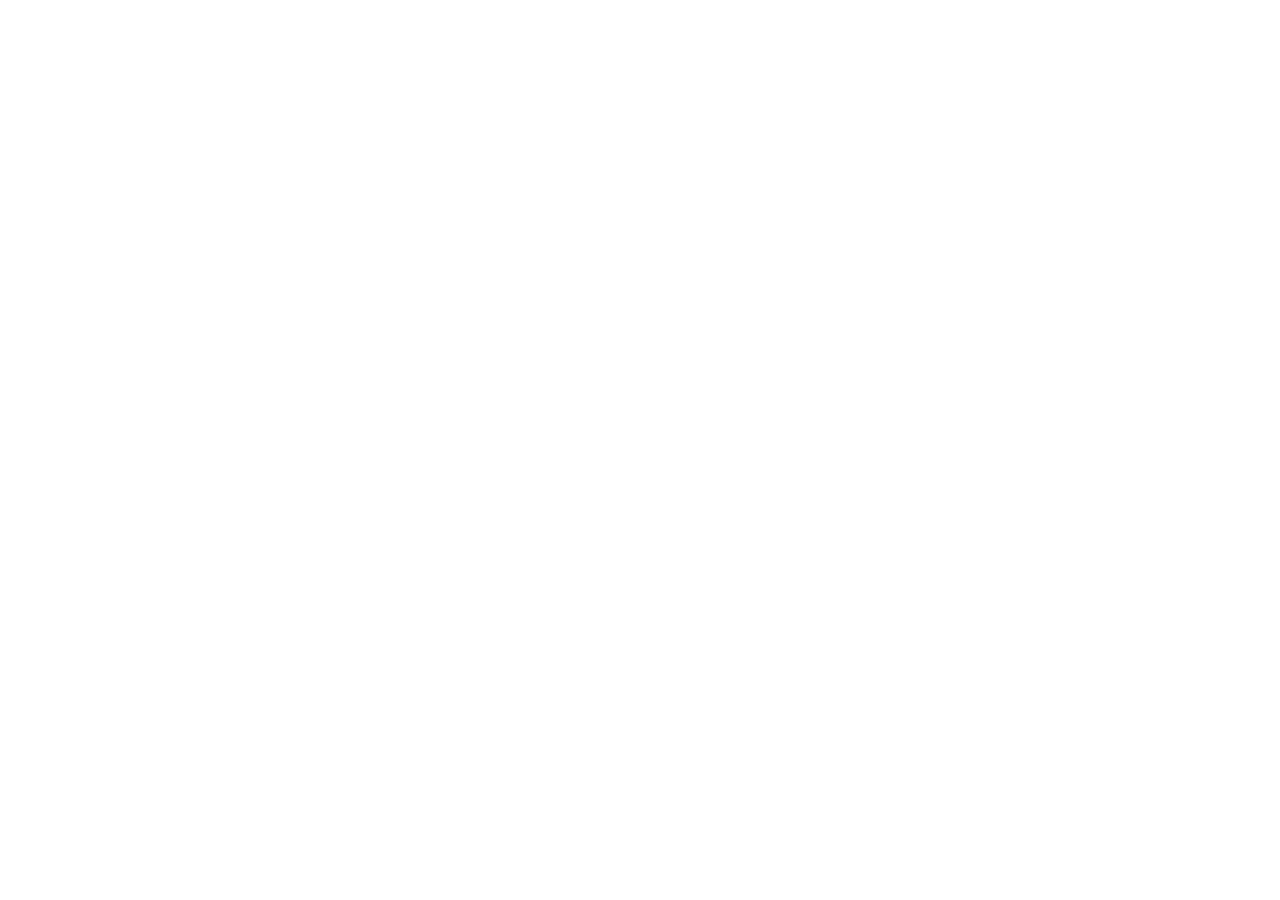
==== index.html @ d67be6bf "Setup files" ====
<!DOCTYPE html>
<html lang="en">
<head>

    <meta charset="UTF-8">
    <meta name="viewport" content="width=device-width, initial-scale=1.0">
    <title>Twitter | Clone</title>

    <link rel="stylesheet" href="style.css">

</head>

<body>

    <header>

    </header>

    <main>

    </main>

</body>

</html>
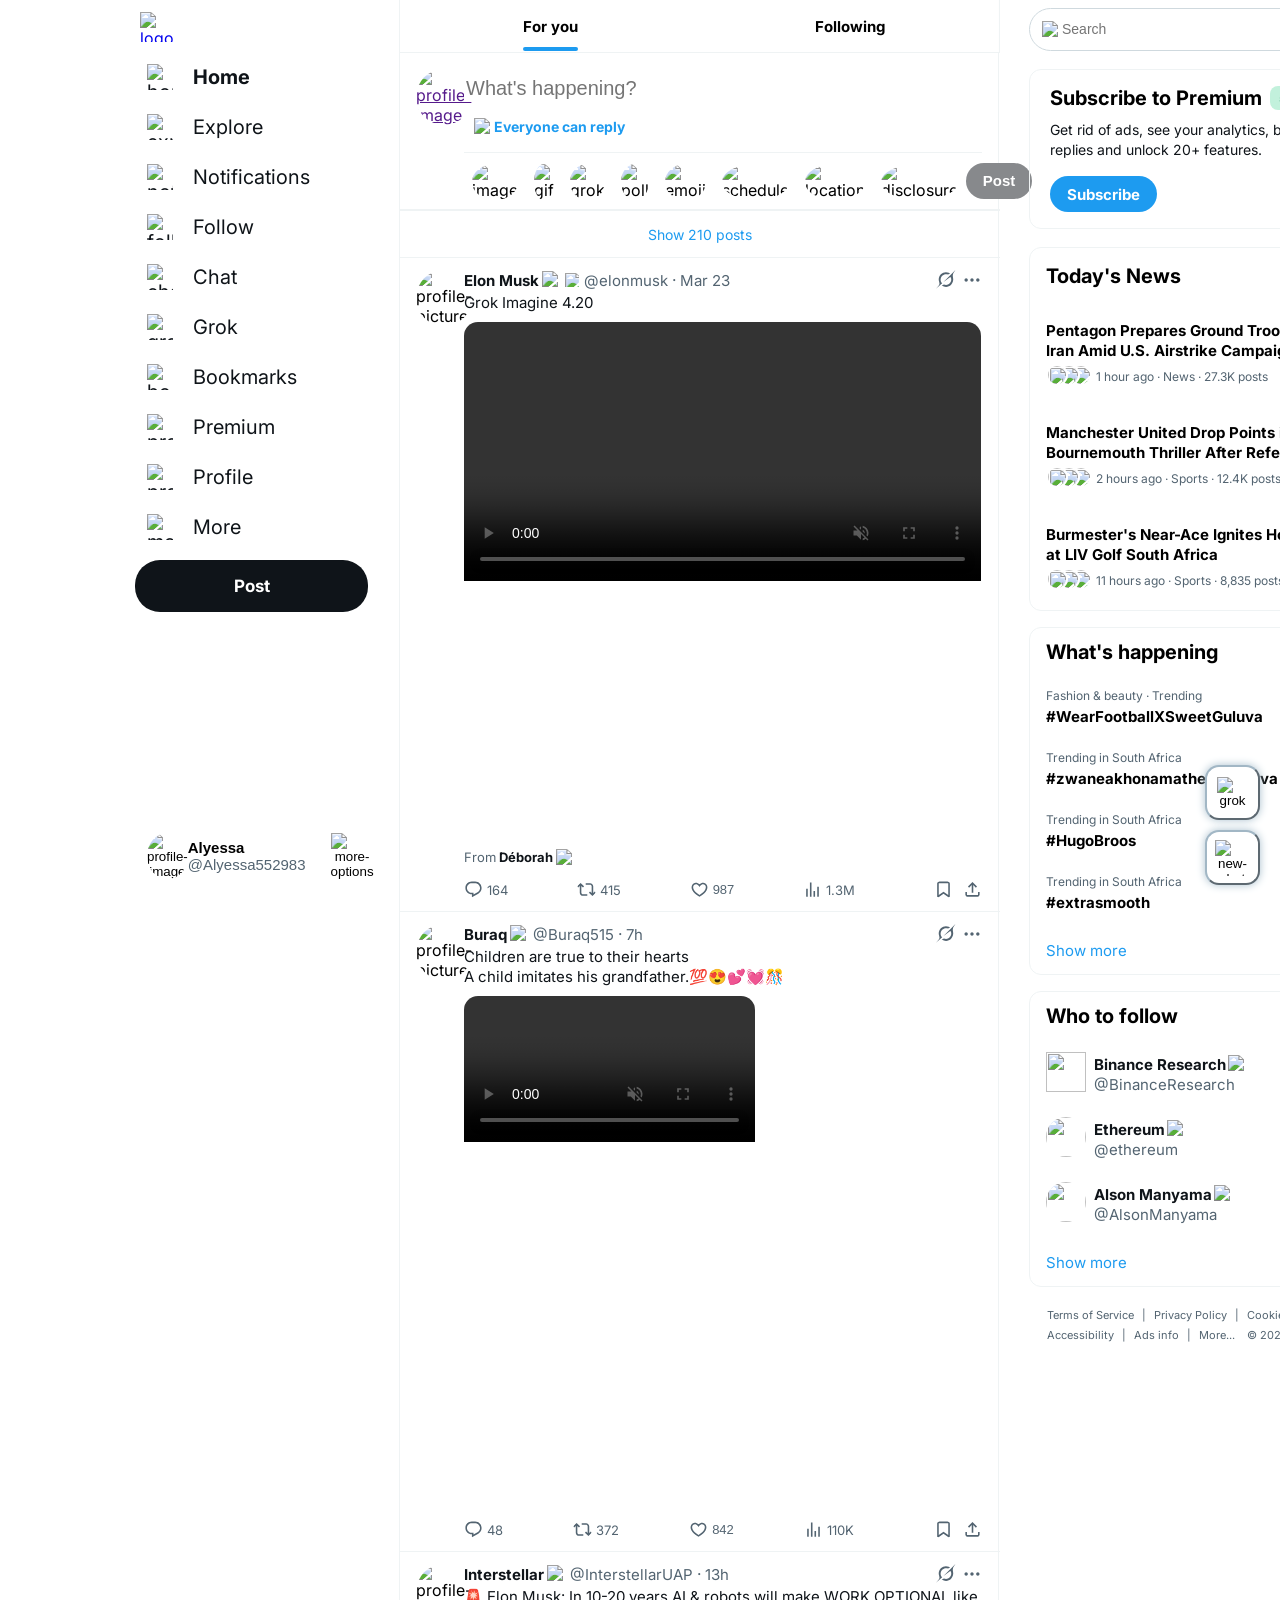
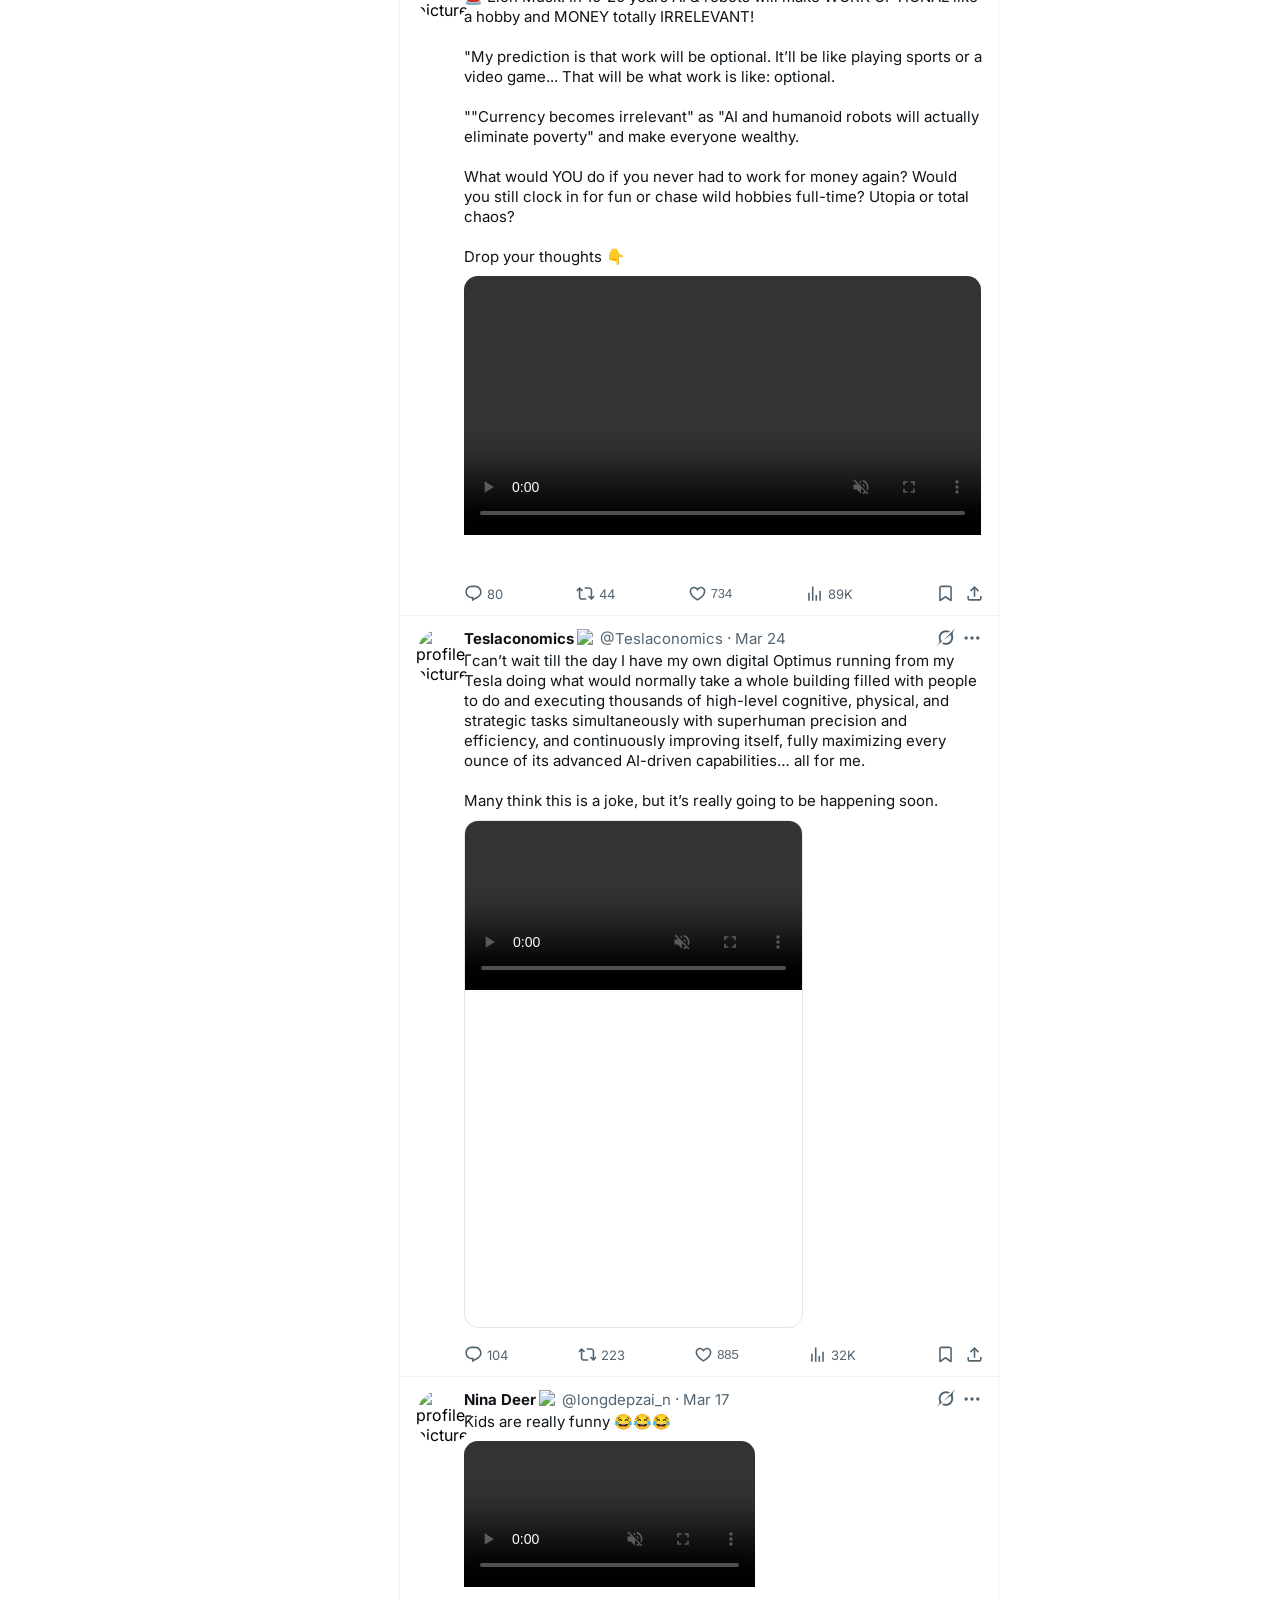
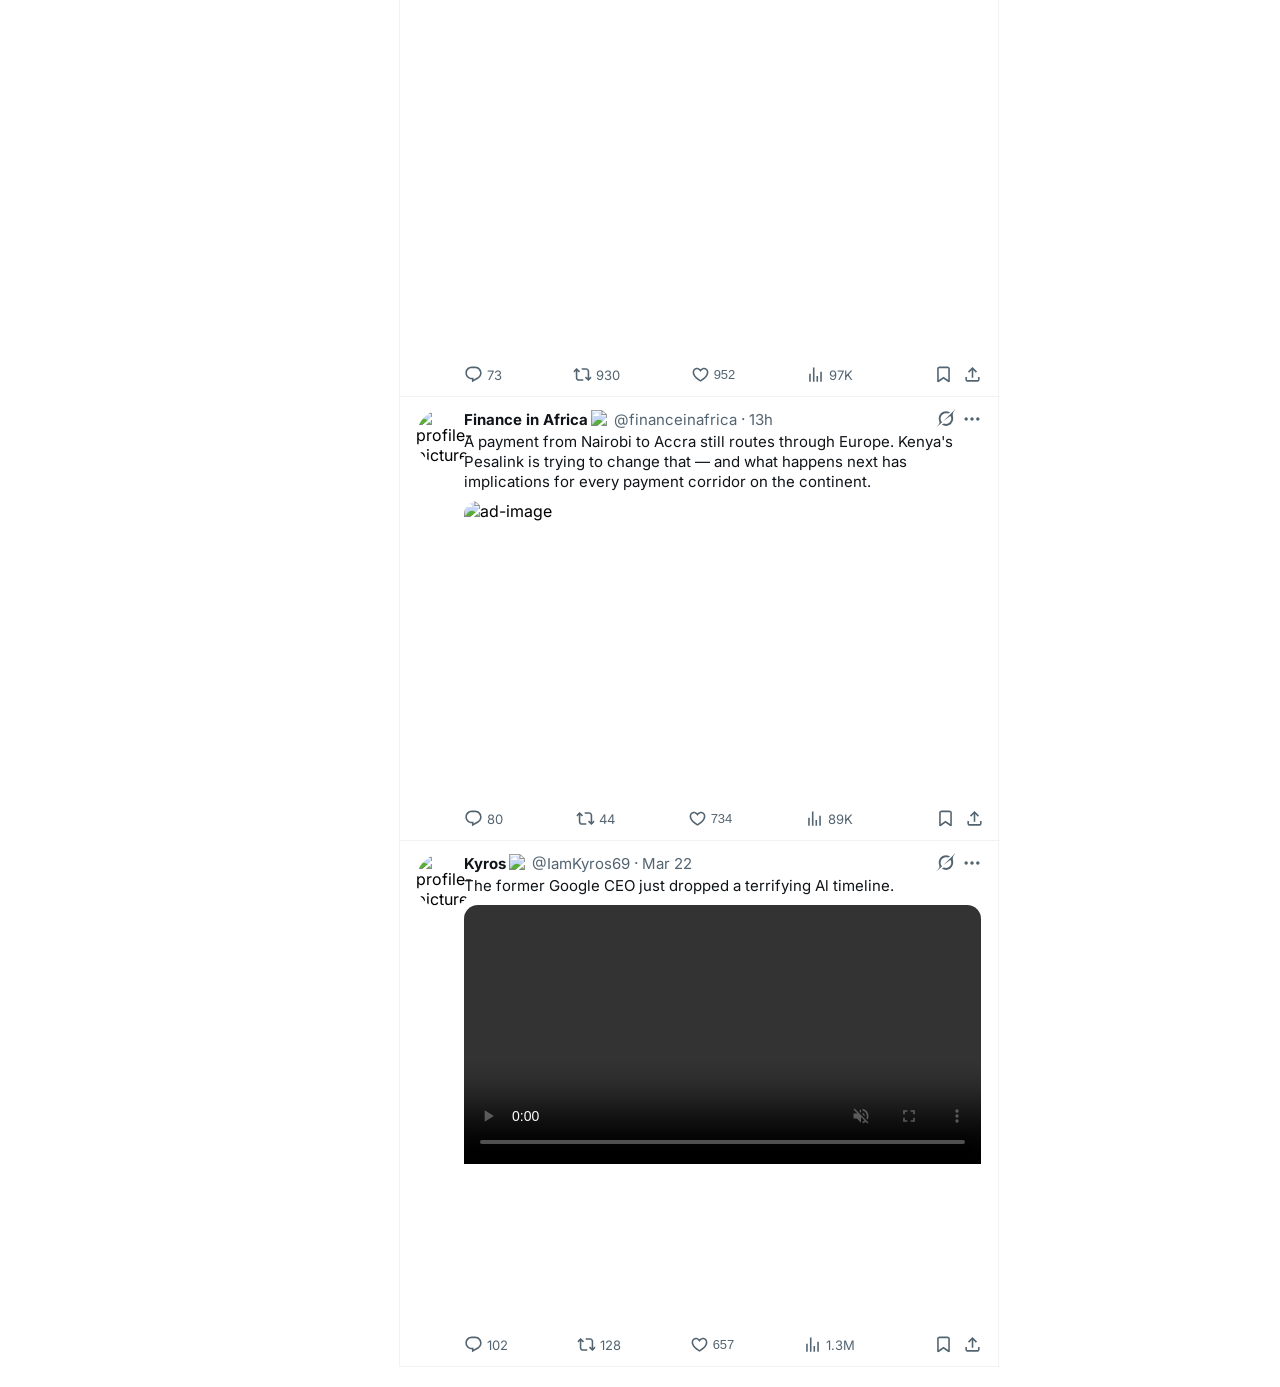
==== commit 7713a936: "Completed index.html and style.css files" ====
--- a/index.html
+++ b/index.html
@@ -6,20 +6,1741 @@
     <meta name="viewport" content="width=device-width, initial-scale=1.0">
     <title>Twitter | Clone</title>
 
+    <link rel="icon" href="resources/favicon.png">
     <link rel="stylesheet" href="style.css">
+    <link rel="stylesheet" href="responsive.css">
 
 </head>
 
 <body>
 
-    <header>
-
+    <!-- MOBILE RESPONSIVE LAYOUT - HEADER - TOP NAV (ONLY VISIBLE IN MOBILE VIEW) -->
+    <header class="resp-layout-header-top">
+        <nav class="resp-layout-top-nav">
+            <img src="resources/profile-img.png" alt="profile-image">
+            <img src="resources/logo.svg" alt="logo">
+            <button>Subscribe</button>
+        </nav>
     </header>
 
+    <!-- HEADER - SIDE NAV - MAIN LAYOUT -->
+    <header class="main-nav-layout">
+        <nav>
+            <!-- Nav items container -->
+            <div class="nav-items-container">
+                <!-- Logo -->
+                <a href="index.html">
+                <div id="logo">
+                    <img src="resources/logo.svg" alt="logo">
+                </div>
+                </a>
+                <!-- Navigation items -->
+                <a href="index.html">
+                <div class="nav-items">
+                    <img src="resources/home.svg" alt="home">
+                    <span><strong>Home</strong></span> 
+                </div>
+                </a>
+                <!-- Explore page - AI Feature 2 -->
+                <a href="explore.html">
+                <div class="nav-items">
+                    <img src="resources/explore.svg" alt="explore">
+                    <span>Explore</span> 
+                </div>
+                </a>
+                <a href="">
+                <div class="nav-items">
+                    <img src="resources/notify.svg" alt="notifications">
+                    <span>Notifications</span> 
+                </div>
+                </a>
+                <a href="">
+                <div class="nav-items">
+                    <img src="resources/follow.svg" alt="follow">
+                    <span>Follow</span> 
+                </div>
+                </a>
+                <a href="">
+                <div class="nav-items">
+                    <img src="resources/chat.svg" alt="chat">
+                    <span>Chat</span> 
+                </div>
+                </a>
+                <a href="">
+                <div class="nav-items">
+                    <img src="resources/grok.svg" alt="grok">
+                    <span>Grok</span> 
+                </div>
+                </a>
+                <a href="">
+                <div class="nav-items">
+                    <img src="resources/bookmarks.svg" alt="bookmarks">
+                    <span>Bookmarks</span> 
+                </div>
+                </a>
+                <a href="">
+                <div class="nav-items">
+                    <img src="resources/premium.svg" alt="premium">
+                    <span>Premium</span> 
+                </div>
+                </a>
+                <a href="">
+                <div class="nav-items">
+                    <img src="resources/profile.svg" alt="profile">
+                    <span>Profile</span> 
+                </div>
+                </a>
+                <a href="">
+                <div class="nav-items">
+                    <img src="resources/more.svg" alt="more">
+                    <span>More</span> 
+                </div>
+                </a>
+
+                <!-- Tweet modal pop up + publish button - Part of AI FEATURE 1 -->
+                <a href="" id="post-trigger" aria-label="Open tweet composer" aria-haspopup="dialog">
+                <div class="nav-items" id="post">
+                    Post
+                </div>
+                </a>
+            </div>
+            <!-- Profile button -->
+            <div class="profile-button">
+                <button class="profile-details">
+                    <div class="profile-image">
+                        <img src="resources/profile-img.png" alt="profile-image">
+                    </div>
+                    <div class="profile-name">
+                         <span><strong>Alyessa</strong></span> 
+                         <span id="profile-tag">@Alyessa552983</span>
+                    </div>
+                    <div class="options">
+                        <img src="resources/options.svg" alt="more-options" id="more-options">
+                    </div>
+                </button>
+            </div>
+        </nav>
+    </header>
+
+    <!-- MAIN CONTENT -->
     <main>
 
+        <!-- TIMELINE-FEEDS -->
+        <section id="timeline-feeds">
+            <!-- Feed top nav -->
+            <div class="feeds-top-nav">
+                <div class="for-you">
+                    <span class="active active-1">For you</span>
+                </div>
+                <div class="following">
+                    <span class="active">Following</span>
+                </div>
+            </div>
+    
+            <!-- Tweet box -->
+            <div class="tweet-box">
+
+                <!-- Profile image -->
+                <a href="">
+                    <div class="profile-image profile-img"> 
+                        <img src="resources/profile-img.png" alt="profile-image">
+                    </div>
+                </a>
+                
+                <!-- New tweet -->
+                <div class="new-tweet">
+                    
+                    <div class="tweet-prompt">
+                        <input type="text" placeholder="What's happening?" class="prompt-input">
+                    </div>
+                    
+                    <div class="reply">
+                        <img src="resources/global.svg" alt="global">
+                        <span>Everyone can reply</span> 
+                    </div>
+
+                    <div class="action-icons">
+                        <div class="icons">
+                            <div class="tooltip">
+                              <img src="resources/image.svg" alt="image">
+                              <span class="tooltip-text">Media</span>  
+                            </div>
+                            <div class="tooltip">
+                              <img src="resources/gif.svg" alt="gif">
+                              <span class="tooltip-text">GIF</span>  
+                            </div>
+                            <div class="tooltip">
+                              <img src="resources/grok-2.svg" alt="grok">
+                              <span class="tooltip-text">Generate image</span>  
+                            </div>
+                            <div class="tooltip">
+                              <img src="resources/poll.svg" alt="poll">
+                              <span class="tooltip-text">Poll</span>  
+                            </div>
+                            <div class="tooltip">
+                              <img src="resources/emoji.svg" alt="emoji">
+                              <span class="tooltip-text">Emoji</span>  
+                            </div>
+                            <div class="tooltip">
+                              <img src="resources/schedule.svg" alt="schedule">
+                              <span class="tooltip-text">Schedule</span>  
+                            </div>
+                            <div class="tooltip">
+                              <img src="resources/location.svg" alt="location">
+                              <span class="tooltip-text">Location</span>  
+                            </div>
+                            <div class="tooltip">
+                              <img src="resources/disclosure.svg" alt="disclosure">
+                              <span class="tooltip-text">Content disclosure</span>  
+                            </div>
+                        </div>
+
+                        <div class="post-button">
+                            <button>Post</button>
+                        </div>
+
+                    </div>
+
+                </div>
+
+            </div>
+
+            <!-- Show posts -->
+            <div class="show-posts">
+                <span>Show 210 posts</span> 
+            </div>
+
+            <!-- User-created tweets are injected here (PART OF AI FEATURE 1)-->
+            <div id="user-feed-insert"></div>
+
+            <!-- Feed container section-->
+
+            <!-- Feed container 1 -->
+            <div class="feed-container">
+
+                <!-- Profile picture -->
+                <div class="profile-image feed-profile-image">
+                    <img src="https://pbs.twimg.com/profile_images/2035314704307081216/71U1ftM3_bigger.jpg" alt="profile-picture">
+                </div>
+
+                <!-- Feed content -->
+                <div class="feed-content">
+
+                    <!-- Post details -->
+                    <div class="post-details ">
+                        <!-- User post details -->
+                        <div class="user-post-details">
+                            <div class="username-tooltip"> 
+                                <a href="">Elon Musk</a>
+                                <div class="username-tooltip-content">
+                                    <div class="username-tooltip-items">
+                                        <div class="profile-follow-tooltip">
+                                            <img src="https://pbs.twimg.com/profile_images/2035314704307081216/71U1ftM3_bigger.jpg" alt="profile-picture">
+                                             <div class="follow-button">
+                                                <button>Follow</button>
+                                            </div>
+                                        </div>
+                                        <div class="tooltip-username-details">
+                                            <a href="">Elon Musk</a>
+                                            <img src="resources/verified.svg" alt="verified">
+                                            <img src="resources/favicon.png" alt="x-logo" id="x-logo">
+                                        </div>
+                                        <span id="profile-tag" class="text-color">@elonmusk</span>
+                                        <a href="" class="ai-link">Terafab.ai</a>
+                                        <div class="follow-stats-tooltip">
+                                            <div>
+                                                <span><strong>1,301</strong></span>
+                                                <span class="follow-stat">Following</span>
+                                            </div>
+                                            <div>
+                                                <span><strong>237.2M</strong></span>
+                                                <span class="follow-stat">Followers</span>
+                                            </div>
+                                        </div>
+                                        <div class="article-stats followed-by-tooltip">
+                                            <div class="channel-image">
+                                                <img src="https://pbs.twimg.com/profile_images/1252845039950024704/EudP1zeH_bigger.jpg" alt="profile-image">
+                                                <img src="https://pbs.twimg.com/profile_images/1916971216620982274/1DsLEcqW_normal.jpg" alt="profile-image">                                       
+                                            </div>
+                                            <div class="stats">
+                                                <span>Followed by Binance and The Kobeissi Letter</span>
+                                            </div>
+                                        </div>
+                                        <div class="profile-summary-tooltip">
+                                            <img src="resources/grok.svg" alt="grok">
+                                            <span><strong>Profile Summary</strong></span>
+                                        </div>
+
+                                    </div>
+                                </div> 
+                            </div>
+                            <img src="resources/verified.svg" alt="verified">
+                            <img src="resources/favicon.png" alt="x-logo" id="x-logo">
+                            <span id="profile-tag" class="text-color">@elonmusk</span>
+                            <span class="text-color">·</span>
+                            <div class="tooltip time-tooltip">
+                                <time datetime="2026-03-20T14:30">Mar 23</time>
+                                <span class="tooltip-text">4:25 AM · Mar 23, 2026</span> 
+                            </div>
+                        </div>
+                        <!-- Action buttons -->
+                        <div class="post-info-buttons">
+
+                            <!-- Explain post button -->
+                            <div class="tooltip post-button-tooltip">
+                                <button>
+                                    <svg viewBox="0 0 34 34" fill="#536471" xmlns="http://www.w3.org/2000/svg">
+                                        <path d="M12.745 20.54l10.97-8.19c.539-.4 1.307-.244 1.564.38 1.349 3.288.746 7.241-1.938 9.955-2.683 2.714-6.417 3.31-9.83 1.954l-3.728 1.745c5.347 3.697 11.84 2.782 15.898-1.324 3.219-3.255 4.216-7.692 3.284-11.693l.008.009c-1.351-5.878.332-8.227 3.782-13.031L33 0l-4.54 4.59v-.014L12.743 20.544m-2.263 1.987c-3.837-3.707-3.175-9.446.1-12.755 2.42-2.449 6.388-3.448 9.852-1.979l3.72-1.737c-.67-.49-1.53-1.017-2.515-1.387-4.455-1.854-9.789-.931-13.41 2.728-3.483 3.523-4.579 8.94-2.697 13.561 1.405 3.454-.899 5.898-3.22 8.364C1.49 30.2.666 31.074 0 32l10.478-9.466"></path>
+                                    </svg>
+                                </button>
+                                <span class="tooltip-text">Explain this post</span>  
+                            </div>
+                            <!-- More options button -->
+                            <div class="tooltip post-button-tooltip">
+                                <button>
+                                    <svg viewBox="0 0 24 24" fill="#536471" xmlns="http://www.w3.org/2000/svg">
+                                        <path d="M3 12c0-1.1.9-2 2-2s2 .9 2 2-.9 2-2 2-2-.9-2-2zm9 2c1.1 0 2-.9 2-2s-.9-2-2-2-2 .9-2 2 .9 2 2 2zm7 0c1.1 0 2-.9 2-2s-.9-2-2-2-2 .9-2 2 .9 2 2 2z"></path>
+                                    </svg>
+                                </button>
+                                <span class="tooltip-text">More</span>  
+                            </div>
+
+                        </div>
+                    </div>
+
+                    <!-- Post caption -->
+                    <div class="post-caption">
+                        <span>Grok Imagine 4.20</span>
+                    </div>
+
+                    <!-- Post video element -->
+                    <div class="tweet-wrapper-square">
+                        <video controls muted loop autoplay playsinline src="resources/video1.mp4"></video>
+                    </div>
+                    
+                    <!-- Initial poster -->
+                    <div class="intial-poster-details">
+                        <span>From</span>
+                        <a href="">Déborah</a>
+                        <img src="resources/verified.svg" alt="verified">
+                    </div>
+
+                    <!-- Post stats -->
+                    <div class="post-stats">
+                        <!-- Reply -->
+                        <div class="post-stats-items reply-hover">
+                            <div class="tooltip stat-tooltip">
+                                <svg viewBox="0 0 24 24" fill="#536471" xmlns="http://www.w3.org/2000/svg">
+                                    <path d="M1.751 10c0-4.42 3.584-8 8.005-8h4.366c4.49 0 8.129 3.64 8.129 8.13 0 2.96-1.607 5.68-4.196 7.11l-8.054 4.46v-3.69h-.067c-4.49.1-8.183-3.51-8.183-8.01zm8.005-6c-3.317 0-6.005 2.69-6.005 6 0 3.37 2.77 6.08 6.138 6.01l.351-.01h1.761v2.3l5.087-2.81c1.951-1.08 3.163-3.13 3.163-5.36 0-3.39-2.744-6.13-6.129-6.13H9.756z"></path>
+                                </svg>
+                                <span class="tooltip-text">Reply</span> 
+                            </div>
+                            <span class="stat-value">164</span>
+                        </div>
+                        <!-- Repost -->
+                        <div class="post-stats-items repost-hover">
+                            <div class="tooltip stat-tooltip">
+                                <svg viewBox="0 0 24 24" fill="#536471" xmlns="http://www.w3.org/2000/svg">
+                                    <path d="M4.5 3.88l4.432 4.14-1.364 1.46L5.5 7.55V16c0 1.1.896 2 2 2H13v2H7.5c-2.209 0-4-1.79-4-4V7.55L1.432 9.48.068 8.02 4.5 3.88zM16.5 6H11V4h5.5c2.209 0 4 1.79 4 4v8.45l2.068-1.93 1.364 1.46-4.432 4.14-4.432-4.14 1.364-1.46 2.068 1.93V8c0-1.1-.896-2-2-2z"></path>
+                                </svg>
+                                <span class="tooltip-text">Repost</span> 
+                            </div>
+                            <span class="stat-value">415</span>
+                        </div>
+                        <!-- Like -- ===========(LIKE BUTTON - MANUAL FEATURE)========== -->
+                        <button class="post-stats-items like-hover like-btn">
+                            <div class="tooltip stat-tooltip">
+                                <svg viewBox="0 0 24 24" fill="currentColor" xmlns="http://www.w3.org/2000/svg">
+                                    <path  d="M16.697 5.5c-1.222-.06-2.679.51-3.89 2.16l-.805 1.09-.806-1.09C9.984 6.01 8.526 5.44 7.304 5.5c-1.243.07-2.349.78-2.91 1.91-.552 1.12-.633 2.78.479 4.82 1.074 1.97 3.257 4.27 7.129 6.61 3.87-2.34 6.052-4.64 7.126-6.61 1.111-2.04 1.03-3.7.477-4.82-.561-1.13-1.666-1.84-2.908-1.91zm4.187 7.69c-1.351 2.48-4.001 5.12-8.379 7.67l-.503.3-.504-.3c-4.379-2.55-7.029-5.19-8.382-7.67-1.36-2.5-1.41-4.86-.514-6.67.887-1.79 2.647-2.91 4.601-3.01 1.651-.09 3.368.56 4.798 2.01 1.429-1.45 3.146-2.1 4.796-2.01 1.954.1 3.714 1.22 4.601 3.01.896 1.81.846 4.17-.514 6.67z"></path>
+                                </svg>
+                                <span class="tooltip-text">Like</span>
+                            </div>
+                            <span class="stat-value like-count">987</span>
+                        </button>
+                        <!-- View -->
+                        <div class="post-stats-items view-hover">
+                            <div class="tooltip stat-tooltip">
+                                <svg viewBox="0 0 24 24" fill="#536471" xmlns="http://www.w3.org/2000/svg">
+                                    <path d="M8.75 21V3h2v18h-2zM18 21V8.5h2V21h-2zM4 21l.004-10h2L6 21H4zm9.248 0v-7h2v7h-2z"></path>
+                                </svg>
+                                <span class="tooltip-text">View</span>
+                            </div>
+                            <span class="stat-value">1.3M</span>
+                        </div>
+                        <!-- Save icons -->
+                        <div class="post-stats-items save-icons">
+                            <!-- Bookmark -->
+                            <div class="tooltip stat-tooltip">
+                                <svg viewBox="0 0 24 24" fill="#536471" xmlns="http://www.w3.org/2000/svg">
+                                    <path d="M4 4.5C4 3.12 5.119 2 6.5 2h11C18.881 2 20 3.12 20 4.5v18.44l-8-5.71-8 5.71V4.5zM6.5 4c-.276 0-.5.22-.5.5v14.56l6-4.29 6 4.29V4.5c0-.28-.224-.5-.5-.5h-11z"></path>
+                                </svg>
+                                <span class="tooltip-text">Bookmark</span>
+                            </div>
+                            <!-- Share -->
+                            <div class="tooltip stat-tooltip">
+                                <svg viewBox="0 0 24 24" fill="#536471" xmlns="http://www.w3.org/2000/svg">
+                                    <path d="M12 2.59l5.7 5.7-1.41 1.42L13 6.41V16h-2V6.41l-3.3 3.3-1.41-1.42L12 2.59zM21 15l-.02 3.51c0 1.38-1.12 2.49-2.5 2.49H5.5C4.11 21 3 19.88 3 18.5V15h2v3.5c0 .28.22.5.5.5h12.98c.28 0 .5-.22.5-.5L19 15h2z"></path>
+                                </svg>
+                                <span class="tooltip-text">Share</span>
+                            </div>
+                        </div>
+                    </div>
+
+                </div>
+
+            </div>
+
+            <!-- Feed container 2 -->
+            <div class="feed-container">
+
+                <!-- Profile picture -->
+                <div class="profile-image feed-profile-image">
+                    <img src="https://pbs.twimg.com/profile_images/1979616112682643456/u1q7DiJ7_bigger.jpg" alt="profile-picture">
+                </div>
+
+                <!-- Feed content -->
+                <div class="feed-content">
+
+                    <!-- Post details -->
+                    <div class="post-details ">
+                        <!-- User post details -->
+                        <div class="user-post-details">
+                            <div class="username-tooltip"> 
+                                <a href="">Buraq</a>
+                                <div class="username-tooltip-content">
+                                    <div class="username-tooltip-items">
+                                        <div class="profile-follow-tooltip">
+                                            <img src="https://pbs.twimg.com/profile_images/1979616112682643456/u1q7DiJ7_bigger.jpg" alt="profile-picture">
+                                             <div class="follow-button">
+                                                <button>Follow</button>
+                                            </div>
+                                        </div>
+                                        <div class="tooltip-username-details">
+                                            <a href="">Buraq</a>
+                                            <img src="resources/verified.svg" alt="verified">
+                                        </div>
+                                        <span id="profile-tag" class="text-color">@Buraq515</span>
+                                        <span class="tag-line">🌟 Motivation 💡 | Knowledge 📚 | Fun 😂 Helpful & Entertaining Videos Daily 🎬Learn • Laugh • Grow 🚀</span>
+                                        <div class="follow-stats-tooltip follow-stats-tooltip-ver2">
+                                            <div>
+                                                <span><strong>658</strong></span>
+                                                <span class="follow-stat">Following</span>
+                                            </div>
+                                            <div>
+                                                <span><strong>23.6K</strong></span>
+                                                <span class="follow-stat">Followers</span>
+                                            </div>
+                                        </div>
+                                        <div class="profile-summary-tooltip">
+                                            <img src="resources/grok.svg" alt="grok">
+                                            <span><strong>Profile Summary</strong></span>
+                                        </div>
+
+                                    </div>
+                                </div> 
+                            </div>
+                            <img src="resources/verified.svg" alt="verified">
+                            <span id="profile-tag" class="text-color">@Buraq515</span>
+                            <span class="text-color">·</span>
+                            <div class="tooltip time-tooltip">
+                                <time datetime="2026-03-20T14:30">7h</time>
+                                <span class="tooltip-text">3:56 AM · Mar 23, 2026</span> 
+                            </div>
+                        </div>
+                        <!-- Action buttons -->
+                        <div class="post-info-buttons">
+
+                            <!-- Explain post button -->
+                            <div class="tooltip post-button-tooltip">
+                                <button>
+                                    <svg viewBox="0 0 34 34" fill="#536471" xmlns="http://www.w3.org/2000/svg">
+                                        <path d="M12.745 20.54l10.97-8.19c.539-.4 1.307-.244 1.564.38 1.349 3.288.746 7.241-1.938 9.955-2.683 2.714-6.417 3.31-9.83 1.954l-3.728 1.745c5.347 3.697 11.84 2.782 15.898-1.324 3.219-3.255 4.216-7.692 3.284-11.693l.008.009c-1.351-5.878.332-8.227 3.782-13.031L33 0l-4.54 4.59v-.014L12.743 20.544m-2.263 1.987c-3.837-3.707-3.175-9.446.1-12.755 2.42-2.449 6.388-3.448 9.852-1.979l3.72-1.737c-.67-.49-1.53-1.017-2.515-1.387-4.455-1.854-9.789-.931-13.41 2.728-3.483 3.523-4.579 8.94-2.697 13.561 1.405 3.454-.899 5.898-3.22 8.364C1.49 30.2.666 31.074 0 32l10.478-9.466"></path>
+                                    </svg>
+                                </button>
+                                <span class="tooltip-text">Explain this post</span>  
+                            </div>
+                            <!-- More options button -->
+                            <div class="tooltip post-button-tooltip">
+                                <button>
+                                    <svg viewBox="0 0 24 24" fill="#536471" xmlns="http://www.w3.org/2000/svg">
+                                        <path d="M3 12c0-1.1.9-2 2-2s2 .9 2 2-.9 2-2 2-2-.9-2-2zm9 2c1.1 0 2-.9 2-2s-.9-2-2-2-2 .9-2 2 .9 2 2 2zm7 0c1.1 0 2-.9 2-2s-.9-2-2-2-2 .9-2 2 .9 2 2 2z"></path>
+                                    </svg>
+                                </button>
+                                <span class="tooltip-text">More</span>  
+                            </div>
+
+                        </div>
+                    </div>
+
+                    <!-- Post caption -->
+                    <div class="post-caption">
+                        <span>Children are true to their hearts
+                            <br>A child imitates his grandfather.💯😍💕💓🎊
+                        </span>
+                    </div>
+
+                    <!-- Post video element -->
+                    <div class="tweet-wrapper-verticle-slim">
+                        <video controls muted loop autoplay playsinline src="resources/video2.mp4"></video>
+                    </div>
+
+                    <!-- Post stats -->
+                    <div class="post-stats">
+                        <!-- Reply -->
+                        <div class="post-stats-items reply-hover">
+                            <div class="tooltip stat-tooltip">
+                                <svg viewBox="0 0 24 24" fill="#536471" xmlns="http://www.w3.org/2000/svg">
+                                    <path d="M1.751 10c0-4.42 3.584-8 8.005-8h4.366c4.49 0 8.129 3.64 8.129 8.13 0 2.96-1.607 5.68-4.196 7.11l-8.054 4.46v-3.69h-.067c-4.49.1-8.183-3.51-8.183-8.01zm8.005-6c-3.317 0-6.005 2.69-6.005 6 0 3.37 2.77 6.08 6.138 6.01l.351-.01h1.761v2.3l5.087-2.81c1.951-1.08 3.163-3.13 3.163-5.36 0-3.39-2.744-6.13-6.129-6.13H9.756z"></path>
+                                </svg>
+                                <span class="tooltip-text">Reply</span> 
+                            </div>
+                            <span class="stat-value">48</span>
+                        </div>
+                        <!-- Repost -->
+                        <div class="post-stats-items repost-hover">
+                            <div class="tooltip stat-tooltip">
+                                <svg viewBox="0 0 24 24" fill="#536471" xmlns="http://www.w3.org/2000/svg">
+                                    <path d="M4.5 3.88l4.432 4.14-1.364 1.46L5.5 7.55V16c0 1.1.896 2 2 2H13v2H7.5c-2.209 0-4-1.79-4-4V7.55L1.432 9.48.068 8.02 4.5 3.88zM16.5 6H11V4h5.5c2.209 0 4 1.79 4 4v8.45l2.068-1.93 1.364 1.46-4.432 4.14-4.432-4.14 1.364-1.46 2.068 1.93V8c0-1.1-.896-2-2-2z"></path>
+                                </svg>
+                                <span class="tooltip-text">Repost</span> 
+                            </div>
+                            <span class="stat-value">372</span>
+                        </div>
+                        <!-- Like -- ===========(LIKE BUTTON - MANUAL FEATURE)========== -->
+                        <button class="post-stats-items like-hover like-btn">
+                            <div class="tooltip stat-tooltip">
+                                <svg viewBox="0 0 24 24" fill="currentColor" xmlns="http://www.w3.org/2000/svg">
+                                    <path  d="M16.697 5.5c-1.222-.06-2.679.51-3.89 2.16l-.805 1.09-.806-1.09C9.984 6.01 8.526 5.44 7.304 5.5c-1.243.07-2.349.78-2.91 1.91-.552 1.12-.633 2.78.479 4.82 1.074 1.97 3.257 4.27 7.129 6.61 3.87-2.34 6.052-4.64 7.126-6.61 1.111-2.04 1.03-3.7.477-4.82-.561-1.13-1.666-1.84-2.908-1.91zm4.187 7.69c-1.351 2.48-4.001 5.12-8.379 7.67l-.503.3-.504-.3c-4.379-2.55-7.029-5.19-8.382-7.67-1.36-2.5-1.41-4.86-.514-6.67.887-1.79 2.647-2.91 4.601-3.01 1.651-.09 3.368.56 4.798 2.01 1.429-1.45 3.146-2.1 4.796-2.01 1.954.1 3.714 1.22 4.601 3.01.896 1.81.846 4.17-.514 6.67z"></path>
+                                </svg>
+                                <span class="tooltip-text">Like</span>
+                            </div>
+                            <span class="stat-value like-count">842</span>
+                        </button>
+                        <!-- View -->
+                        <div class="post-stats-items view-hover">
+                            <div class="tooltip stat-tooltip">
+                                <svg viewBox="0 0 24 24" fill="#536471" xmlns="http://www.w3.org/2000/svg">
+                                    <path d="M8.75 21V3h2v18h-2zM18 21V8.5h2V21h-2zM4 21l.004-10h2L6 21H4zm9.248 0v-7h2v7h-2z"></path>
+                                </svg>
+                                <span class="tooltip-text">View</span>
+                            </div>
+                            <span class="stat-value">110K</span>
+                        </div>
+                        <!-- Save icons -->
+                        <div class="post-stats-items save-icons">
+                            <!-- Bookmark -->
+                            <div class="tooltip stat-tooltip">
+                                <svg viewBox="0 0 24 24" fill="#536471" xmlns="http://www.w3.org/2000/svg">
+                                    <path d="M4 4.5C4 3.12 5.119 2 6.5 2h11C18.881 2 20 3.12 20 4.5v18.44l-8-5.71-8 5.71V4.5zM6.5 4c-.276 0-.5.22-.5.5v14.56l6-4.29 6 4.29V4.5c0-.28-.224-.5-.5-.5h-11z"></path>
+                                </svg>
+                                <span class="tooltip-text">Bookmark</span>
+                            </div>
+                            <!-- Share -->
+                            <div class="tooltip stat-tooltip">
+                                <svg viewBox="0 0 24 24" fill="#536471" xmlns="http://www.w3.org/2000/svg">
+                                    <path d="M12 2.59l5.7 5.7-1.41 1.42L13 6.41V16h-2V6.41l-3.3 3.3-1.41-1.42L12 2.59zM21 15l-.02 3.51c0 1.38-1.12 2.49-2.5 2.49H5.5C4.11 21 3 19.88 3 18.5V15h2v3.5c0 .28.22.5.5.5h12.98c.28 0 .5-.22.5-.5L19 15h2z"></path>
+                                </svg>
+                                <span class="tooltip-text">Share</span>
+                            </div>
+                        </div>
+                    </div>
+
+                </div>
+
+            </div>
+
+            <!-- Feed container 3 -->
+            <div class="feed-container">
+
+                <!-- Profile picture -->
+                <div class="profile-image feed-profile-image">
+                    <img src="https://pbs.twimg.com/profile_images/1959603571688607744/T0AVhvlR_bigger.jpg" alt="profile-picture">
+                </div>
+
+                <!-- Feed content -->
+                <div class="feed-content">
+
+                    <!-- Post details -->
+                    <div class="post-details ">
+                        <!-- User post details -->
+                        <div class="user-post-details">
+                            <div class="username-tooltip"> 
+                                <a href="">Interstellar</a>
+                                <div class="username-tooltip-content ">
+                                    <div class="username-tooltip-items">
+                                        <div class="profile-follow-tooltip">
+                                            <img src="https://pbs.twimg.com/profile_images/1959603571688607744/T0AVhvlR_bigger.jpg" alt="profile-picture">
+                                             <div class="follow-button">
+                                                <button>Follow</button>
+                                            </div>
+                                        </div>
+                                        <div class="tooltip-username-details">
+                                            <a href="">Interstellar</a>
+                                            <img src="resources/verified.svg" alt="verified">
+                                        </div>
+                                        <span id="profile-tag" class="text-color">@InterstellarUAP</span>
+                                        <span class="tag-line">Disclosure of the UFO / UAP Phenomena. Discovering the true nature of reality</span>
+                                        <div class="follow-stats-tooltip follow-stats-tooltip-ver2">
+                                            <div>
+                                                <span><strong>916</strong></span>
+                                                <span class="follow-stat">Following</span>
+                                            </div>
+                                            <div>
+                                                <span><strong>60.2K</strong></span>
+                                                <span class="follow-stat">Followers</span>
+                                            </div>
+                                        </div>
+                                        
+                                        <div class="profile-summary-tooltip">
+                                            <img src="resources/grok.svg" alt="grok">
+                                            <span><strong>Profile Summary</strong></span>
+                                        </div>
+
+                                    </div>
+                                </div> 
+                            </div>
+                            <img src="resources/verified.svg" alt="verified">
+                            <span id="profile-tag" class="text-color">@InterstellarUAP</span>
+                            <span class="text-color">·</span>
+                            <div class="tooltip time-tooltip">
+                                <time datetime="2026-03-20T14:30">13h</time>
+                                <span class="tooltip-text">8:47 PM · Mar 22, 2026</span> 
+                            </div>
+                        </div>
+                        <!-- Action buttons -->
+                        <div class="post-info-buttons">
+
+                            <!-- Explain post button -->
+                            <div class="tooltip post-button-tooltip">
+                                <button>
+                                    <svg viewBox="0 0 34 34" fill="#536471" xmlns="http://www.w3.org/2000/svg">
+                                        <path d="M12.745 20.54l10.97-8.19c.539-.4 1.307-.244 1.564.38 1.349 3.288.746 7.241-1.938 9.955-2.683 2.714-6.417 3.31-9.83 1.954l-3.728 1.745c5.347 3.697 11.84 2.782 15.898-1.324 3.219-3.255 4.216-7.692 3.284-11.693l.008.009c-1.351-5.878.332-8.227 3.782-13.031L33 0l-4.54 4.59v-.014L12.743 20.544m-2.263 1.987c-3.837-3.707-3.175-9.446.1-12.755 2.42-2.449 6.388-3.448 9.852-1.979l3.72-1.737c-.67-.49-1.53-1.017-2.515-1.387-4.455-1.854-9.789-.931-13.41 2.728-3.483 3.523-4.579 8.94-2.697 13.561 1.405 3.454-.899 5.898-3.22 8.364C1.49 30.2.666 31.074 0 32l10.478-9.466"></path>
+                                    </svg>
+                                </button>
+                                <span class="tooltip-text">Explain this post</span>  
+                            </div>
+                            <!-- More options button -->
+                            <div class="tooltip post-button-tooltip">
+                                <button>
+                                    <svg viewBox="0 0 24 24" fill="#536471" xmlns="http://www.w3.org/2000/svg">
+                                        <path d="M3 12c0-1.1.9-2 2-2s2 .9 2 2-.9 2-2 2-2-.9-2-2zm9 2c1.1 0 2-.9 2-2s-.9-2-2-2-2 .9-2 2 .9 2 2 2zm7 0c1.1 0 2-.9 2-2s-.9-2-2-2-2 .9-2 2 .9 2 2 2z"></path>
+                                    </svg>
+                                </button>
+                                <span class="tooltip-text">More</span>  
+                            </div>
+
+                        </div>
+                    </div>
+
+                    <!-- Post caption -->
+                    <div class="post-caption">
+                        <span>🚨 Elon Musk: In 10-20 years AI & robots will make WORK OPTIONAL like a hobby and MONEY totally IRRELEVANT! 
+                            <br> <br> "My prediction is that work will be optional. It’ll be like playing sports or a video game... That will be what work is like: optional.
+                            <br> <br> ""Currency becomes irrelevant" as "AI and humanoid robots will actually eliminate poverty" and make everyone wealthy.
+                            <br> <br> What would YOU do if you never had to work for money again? Would you still clock in for fun or chase wild hobbies full-time? Utopia or total chaos?
+                            <br> <br> Drop your thoughts 👇
+                        </span>
+                    </div>
+
+                    <!-- Post video element -->
+                    <div class="tweet-wrapper-horizontal-slim">
+                        <video controls muted loop autoplay playsinline src="resources/video3.mp4"></video>
+                    </div>
+
+                    <!-- Post stats -->
+                    <div class="post-stats">
+                        <!-- Reply -->
+                        <div class="post-stats-items reply-hover">
+                            <div class="tooltip stat-tooltip">
+                                <svg viewBox="0 0 24 24" fill="#536471" xmlns="http://www.w3.org/2000/svg">
+                                    <path d="M1.751 10c0-4.42 3.584-8 8.005-8h4.366c4.49 0 8.129 3.64 8.129 8.13 0 2.96-1.607 5.68-4.196 7.11l-8.054 4.46v-3.69h-.067c-4.49.1-8.183-3.51-8.183-8.01zm8.005-6c-3.317 0-6.005 2.69-6.005 6 0 3.37 2.77 6.08 6.138 6.01l.351-.01h1.761v2.3l5.087-2.81c1.951-1.08 3.163-3.13 3.163-5.36 0-3.39-2.744-6.13-6.129-6.13H9.756z"></path>
+                                </svg>
+                                <span class="tooltip-text">Reply</span> 
+                            </div>
+                            <span class="stat-value">80</span>
+                        </div>
+                        <!-- Repost -->
+                        <div class="post-stats-items repost-hover">
+                            <div class="tooltip stat-tooltip">
+                                <svg viewBox="0 0 24 24" fill="#536471" xmlns="http://www.w3.org/2000/svg">
+                                    <path d="M4.5 3.88l4.432 4.14-1.364 1.46L5.5 7.55V16c0 1.1.896 2 2 2H13v2H7.5c-2.209 0-4-1.79-4-4V7.55L1.432 9.48.068 8.02 4.5 3.88zM16.5 6H11V4h5.5c2.209 0 4 1.79 4 4v8.45l2.068-1.93 1.364 1.46-4.432 4.14-4.432-4.14 1.364-1.46 2.068 1.93V8c0-1.1-.896-2-2-2z"></path>
+                                </svg>
+                                <span class="tooltip-text">Repost</span> 
+                            </div>
+                            <span class="stat-value">44</span>
+                        </div>
+                        <!-- Like -- ===========(LIKE BUTTON - MANUAL FEATURE)========== -->
+                        <button class="post-stats-items like-hover like-btn">
+                            <div class="tooltip stat-tooltip">
+                                <svg viewBox="0 0 24 24" fill="currentColor" xmlns="http://www.w3.org/2000/svg">
+                                    <path d="M16.697 5.5c-1.222-.06-2.679.51-3.89 2.16l-.805 1.09-.806-1.09C9.984 6.01 8.526 5.44 7.304 5.5c-1.243.07-2.349.78-2.91 1.91-.552 1.12-.633 2.78.479 4.82 1.074 1.97 3.257 4.27 7.129 6.61 3.87-2.34 6.052-4.64 7.126-6.61 1.111-2.04 1.03-3.7.477-4.82-.561-1.13-1.666-1.84-2.908-1.91zm4.187 7.69c-1.351 2.48-4.001 5.12-8.379 7.67l-.503.3-.504-.3c-4.379-2.55-7.029-5.19-8.382-7.67-1.36-2.5-1.41-4.86-.514-6.67.887-1.79 2.647-2.91 4.601-3.01 1.651-.09 3.368.56 4.798 2.01 1.429-1.45 3.146-2.1 4.796-2.01 1.954.1 3.714 1.22 4.601 3.01.896 1.81.846 4.17-.514 6.67z"></path>
+                                </svg>
+                                <span class="tooltip-text">Like</span>
+                            </div>
+                            <span class="stat-value like-count">734</span>
+                        </button>
+                        <!-- View -->
+                        <div class="post-stats-items view-hover">
+                            <div class="tooltip stat-tooltip">
+                                <svg viewBox="0 0 24 24" fill="#536471" xmlns="http://www.w3.org/2000/svg">
+                                    <path d="M8.75 21V3h2v18h-2zM18 21V8.5h2V21h-2zM4 21l.004-10h2L6 21H4zm9.248 0v-7h2v7h-2z"></path>
+                                </svg>
+                                <span class="tooltip-text">View</span>
+                            </div>
+                            <span class="stat-value">89K</span>
+                        </div>
+                        <!-- Save icons -->
+                        <div class="post-stats-items save-icons">
+                            <!-- Bookmark -->
+                            <div class="tooltip stat-tooltip">
+                                <svg viewBox="0 0 24 24" fill="#536471" xmlns="http://www.w3.org/2000/svg">
+                                    <path d="M4 4.5C4 3.12 5.119 2 6.5 2h11C18.881 2 20 3.12 20 4.5v18.44l-8-5.71-8 5.71V4.5zM6.5 4c-.276 0-.5.22-.5.5v14.56l6-4.29 6 4.29V4.5c0-.28-.224-.5-.5-.5h-11z"></path>
+                                </svg>
+                                <span class="tooltip-text">Bookmark</span>
+                            </div>
+                            <!-- Share -->
+                            <div class="tooltip stat-tooltip">
+                                <svg viewBox="0 0 24 24" fill="#536471" xmlns="http://www.w3.org/2000/svg">
+                                    <path d="M12 2.59l5.7 5.7-1.41 1.42L13 6.41V16h-2V6.41l-3.3 3.3-1.41-1.42L12 2.59zM21 15l-.02 3.51c0 1.38-1.12 2.49-2.5 2.49H5.5C4.11 21 3 19.88 3 18.5V15h2v3.5c0 .28.22.5.5.5h12.98c.28 0 .5-.22.5-.5L19 15h2z"></path>
+                                </svg>
+                                <span class="tooltip-text">Share</span>
+                            </div>
+                        </div>
+                    </div>
+
+                </div>
+
+            </div>
+
+            <!-- Feed container 4 -->
+            <div class="feed-container">
+
+                <!-- Profile picture -->
+                <div class="profile-image feed-profile-image">
+                    <img src="https://pbs.twimg.com/profile_images/1882967991362727936/bySD-Rwj_bigger.jpg" alt="profile-picture">
+                </div>
+
+                <!-- Feed content -->
+                <div class="feed-content">
+
+                    <!-- Post details -->
+                    <div class="post-details ">
+                        <!-- User post details -->
+                        <div class="user-post-details">
+                            <div class="username-tooltip"> 
+                                <a href="">Teslaconomics</a>
+                                <div class="username-tooltip-content ">
+                                    <div class="username-tooltip-items">
+                                        <div class="profile-follow-tooltip">
+                                            <img src="https://pbs.twimg.com/profile_images/1882967991362727936/bySD-Rwj_bigger.jpg" alt="profile-picture">
+                                             <div class="follow-button">
+                                                <button>Follow</button>
+                                            </div>
+                                        </div>
+                                        <div class="tooltip-username-details">
+                                            <a href="">Teslaconomics</a>
+                                            <img src="resources/verified.svg" alt="verified">
+                                        </div>
+                                        <span id="profile-tag" class="text-color">@Teslaconomics</span>
+                                        <span class="tag-line">I post my conscious thoughts w/ the world, live to the fullest, keep things simple, truthful & filter the noise. Long-term investor in Tesla, SpaceX, xAI/X.</span>
+                                        <div class="follow-stats-tooltip follow-stats-tooltip-ver2">
+                                            <div>
+                                                <span><strong>220</strong></span>
+                                                <span class="follow-stat">Following</span>
+                                            </div>
+                                            <div>
+                                                <span><strong>497.5K</strong></span>
+                                                <span class="follow-stat">Followers</span>
+                                            </div>
+                                        </div>
+                                        
+                                        <div class="profile-summary-tooltip">
+                                            <img src="resources/grok.svg" alt="grok">
+                                            <span><strong>Profile Summary</strong></span>
+                                        </div>
+
+                                    </div>
+                                </div> 
+                            </div>
+                            <img src="resources/verified.svg" alt="verified">
+                            <span id="profile-tag" class="text-color">@Teslaconomics</span>
+                            <span class="text-color">·</span>
+                            <div class="tooltip time-tooltip">
+                                <time datetime="2026-03-20T14:30">Mar 24</time>
+                                <span class="tooltip-text">9:40 PM · Mar 24, 2026</span> 
+                            </div>
+                        </div>
+                        <!-- Action buttons -->
+                        <div class="post-info-buttons">
+
+                            <!-- Explain post button -->
+                            <div class="tooltip post-button-tooltip">
+                                <button>
+                                    <svg viewBox="0 0 34 34" fill="#536471" xmlns="http://www.w3.org/2000/svg">
+                                        <path d="M12.745 20.54l10.97-8.19c.539-.4 1.307-.244 1.564.38 1.349 3.288.746 7.241-1.938 9.955-2.683 2.714-6.417 3.31-9.83 1.954l-3.728 1.745c5.347 3.697 11.84 2.782 15.898-1.324 3.219-3.255 4.216-7.692 3.284-11.693l.008.009c-1.351-5.878.332-8.227 3.782-13.031L33 0l-4.54 4.59v-.014L12.743 20.544m-2.263 1.987c-3.837-3.707-3.175-9.446.1-12.755 2.42-2.449 6.388-3.448 9.852-1.979l3.72-1.737c-.67-.49-1.53-1.017-2.515-1.387-4.455-1.854-9.789-.931-13.41 2.728-3.483 3.523-4.579 8.94-2.697 13.561 1.405 3.454-.899 5.898-3.22 8.364C1.49 30.2.666 31.074 0 32l10.478-9.466"></path>
+                                    </svg>
+                                </button>
+                                <span class="tooltip-text">Explain this post</span>  
+                            </div>
+                            <!-- More options button -->
+                            <div class="tooltip post-button-tooltip">
+                                <button>
+                                    <svg viewBox="0 0 24 24" fill="#536471" xmlns="http://www.w3.org/2000/svg">
+                                        <path d="M3 12c0-1.1.9-2 2-2s2 .9 2 2-.9 2-2 2-2-.9-2-2zm9 2c1.1 0 2-.9 2-2s-.9-2-2-2-2 .9-2 2 .9 2 2 2zm7 0c1.1 0 2-.9 2-2s-.9-2-2-2-2 .9-2 2 .9 2 2 2z"></path>
+                                    </svg>
+                                </button>
+                                <span class="tooltip-text">More</span>  
+                            </div>
+
+                        </div>
+                    </div>
+
+                    <!-- Post caption -->
+                    <div class="post-caption">
+                        <span>I can’t wait till the day I have my own digital Optimus running from my Tesla doing what would normally take a whole building filled with people to do and executing thousands of high-level cognitive, physical, and strategic tasks simultaneously with superhuman precision and efficiency, and continuously improving itself, fully maximizing every ounce of its advanced AI-driven capabilities… all for me.
+                            <br><br> Many think this is a joke, but it’s really going to be happening soon.
+                        </span>
+                    </div>
+
+                    <!-- Post video element -->
+                    <div class="tweet-wrapper-verticle-wide">
+                        <video controls muted loop autoplay playsinline src="resources/video4.mp4"></video>
+                    </div>
+
+                    <!-- Post stats -->
+                    <div class="post-stats">
+                        <!-- Reply -->
+                        <div class="post-stats-items reply-hover">
+                            <div class="tooltip stat-tooltip">
+                                <svg viewBox="0 0 24 24" fill="#536471" xmlns="http://www.w3.org/2000/svg">
+                                    <path d="M1.751 10c0-4.42 3.584-8 8.005-8h4.366c4.49 0 8.129 3.64 8.129 8.13 0 2.96-1.607 5.68-4.196 7.11l-8.054 4.46v-3.69h-.067c-4.49.1-8.183-3.51-8.183-8.01zm8.005-6c-3.317 0-6.005 2.69-6.005 6 0 3.37 2.77 6.08 6.138 6.01l.351-.01h1.761v2.3l5.087-2.81c1.951-1.08 3.163-3.13 3.163-5.36 0-3.39-2.744-6.13-6.129-6.13H9.756z"></path>
+                                </svg>
+                                <span class="tooltip-text">Reply</span> 
+                            </div>
+                            <span class="stat-value">104</span>
+                        </div>
+                        <!-- Repost -->
+                        <div class="post-stats-items repost-hover">
+                            <div class="tooltip stat-tooltip">
+                                <svg viewBox="0 0 24 24" fill="#536471" xmlns="http://www.w3.org/2000/svg">
+                                    <path d="M4.5 3.88l4.432 4.14-1.364 1.46L5.5 7.55V16c0 1.1.896 2 2 2H13v2H7.5c-2.209 0-4-1.79-4-4V7.55L1.432 9.48.068 8.02 4.5 3.88zM16.5 6H11V4h5.5c2.209 0 4 1.79 4 4v8.45l2.068-1.93 1.364 1.46-4.432 4.14-4.432-4.14 1.364-1.46 2.068 1.93V8c0-1.1-.896-2-2-2z"></path>
+                                </svg>
+                                <span class="tooltip-text">Repost</span> 
+                            </div>
+                            <span class="stat-value">223</span>
+                        </div>
+                        <!-- Like -- ===========(LIKE BUTTON - MANUAL FEATURE)========== -->
+                        <button class="post-stats-items like-hover like-btn">
+                            <div class="tooltip stat-tooltip">
+                                <svg viewBox="0 0 24 24" fill="currentColor" xmlns="http://www.w3.org/2000/svg">
+                                    <path d="M16.697 5.5c-1.222-.06-2.679.51-3.89 2.16l-.805 1.09-.806-1.09C9.984 6.01 8.526 5.44 7.304 5.5c-1.243.07-2.349.78-2.91 1.91-.552 1.12-.633 2.78.479 4.82 1.074 1.97 3.257 4.27 7.129 6.61 3.87-2.34 6.052-4.64 7.126-6.61 1.111-2.04 1.03-3.7.477-4.82-.561-1.13-1.666-1.84-2.908-1.91zm4.187 7.69c-1.351 2.48-4.001 5.12-8.379 7.67l-.503.3-.504-.3c-4.379-2.55-7.029-5.19-8.382-7.67-1.36-2.5-1.41-4.86-.514-6.67.887-1.79 2.647-2.91 4.601-3.01 1.651-.09 3.368.56 4.798 2.01 1.429-1.45 3.146-2.1 4.796-2.01 1.954.1 3.714 1.22 4.601 3.01.896 1.81.846 4.17-.514 6.67z"></path>
+                                </svg>
+                                <span class="tooltip-text">Like</span>
+                            </div>
+                            <span class="stat-value like-count">885</span>
+                        </button>
+                        <!-- View -->
+                        <div class="post-stats-items view-hover">
+                            <div class="tooltip stat-tooltip">
+                                <svg viewBox="0 0 24 24" fill="#536471" xmlns="http://www.w3.org/2000/svg">
+                                    <path d="M8.75 21V3h2v18h-2zM18 21V8.5h2V21h-2zM4 21l.004-10h2L6 21H4zm9.248 0v-7h2v7h-2z"></path>
+                                </svg>
+                                <span class="tooltip-text">View</span>
+                            </div>
+                            <span class="stat-value">32K</span>
+                        </div>
+                        <!-- Save icons -->
+                        <div class="post-stats-items save-icons">
+                            <!-- Bookmark -->
+                            <div class="tooltip stat-tooltip">
+                                <svg viewBox="0 0 24 24" fill="#536471" xmlns="http://www.w3.org/2000/svg">
+                                    <path d="M4 4.5C4 3.12 5.119 2 6.5 2h11C18.881 2 20 3.12 20 4.5v18.44l-8-5.71-8 5.71V4.5zM6.5 4c-.276 0-.5.22-.5.5v14.56l6-4.29 6 4.29V4.5c0-.28-.224-.5-.5-.5h-11z"></path>
+                                </svg>
+                                <span class="tooltip-text">Bookmark</span>
+                            </div>
+                            <!-- Share -->
+                            <div class="tooltip stat-tooltip">
+                                <svg viewBox="0 0 24 24" fill="#536471" xmlns="http://www.w3.org/2000/svg">
+                                    <path d="M12 2.59l5.7 5.7-1.41 1.42L13 6.41V16h-2V6.41l-3.3 3.3-1.41-1.42L12 2.59zM21 15l-.02 3.51c0 1.38-1.12 2.49-2.5 2.49H5.5C4.11 21 3 19.88 3 18.5V15h2v3.5c0 .28.22.5.5.5h12.98c.28 0 .5-.22.5-.5L19 15h2z"></path>
+                                </svg>
+                                <span class="tooltip-text">Share</span>
+                            </div>
+                        </div>
+                    </div>
+
+                </div>
+
+            </div>
+
+            <!-- Feed container 5 -->
+            <div class="feed-container">
+
+                <!-- Profile picture -->
+                <div class="profile-image feed-profile-image">
+                    <img src="https://pbs.twimg.com/profile_images/1928810897876848640/44b4xVQi_bigger.jpg" alt="profile-picture">
+                </div>
+
+                <!-- Feed content -->
+                <div class="feed-content">
+
+                    <!-- Post details -->
+                    <div class="post-details ">
+                        <!-- User post details -->
+                        <div class="user-post-details">
+                            <div class="username-tooltip"> 
+                                <a href="">Nina Deer</a>
+                                <div class="username-tooltip-content">
+                                    <div class="username-tooltip-items">
+                                        <div class="profile-follow-tooltip">
+                                            <img src="https://pbs.twimg.com/profile_images/1928810897876848640/44b4xVQi_bigger.jpg" alt="profile-picture">
+                                             <div class="follow-button">
+                                                <button>Follow</button>
+                                            </div>
+                                        </div>
+                                        <div class="tooltip-username-details">
+                                            <a href="">Nina Deer</a>
+                                            <img src="resources/verified.svg" alt="verified">
+                                        </div>
+                                        <span id="profile-tag" class="text-color">@longdepzai_n</span>
+                                        <span class="tag-line">Spreading kindness with a touch of wild humor. Let's make the world a better place, one laugh at a time!</span>
+                                        <div class="follow-stats-tooltip follow-stats-tooltip-ver2">
+                                            <div>
+                                                <span><strong>4,678</strong></span>
+                                                <span class="follow-stat">Following</span>
+                                            </div>
+                                            <div>
+                                                <span><strong>101.8K</strong></span>
+                                                <span class="follow-stat">Followers</span>
+                                            </div>
+                                        </div>
+                                        <div class="profile-summary-tooltip">
+                                            <img src="resources/grok.svg" alt="grok">
+                                            <span><strong>Profile Summary</strong></span>
+                                        </div>
+
+                                    </div>
+                                </div> 
+                            </div>
+                            <img src="resources/verified.svg" alt="verified">
+                            <span id="profile-tag" class="text-color">@longdepzai_n</span>
+                            <span class="text-color">·</span>
+                            <div class="tooltip time-tooltip">
+                                <time datetime="2026-03-20T14:30">Mar 17</time>
+                                <span class="tooltip-text">6:00pm · Mar 17, 2026</span> 
+                            </div>
+                        </div>
+                        <!-- Action buttons -->
+                        <div class="post-info-buttons">
+
+                            <!-- Explain post button -->
+                            <div class="tooltip post-button-tooltip">
+                                <button>
+                                    <svg viewBox="0 0 34 34" fill="#536471" xmlns="http://www.w3.org/2000/svg">
+                                        <path d="M12.745 20.54l10.97-8.19c.539-.4 1.307-.244 1.564.38 1.349 3.288.746 7.241-1.938 9.955-2.683 2.714-6.417 3.31-9.83 1.954l-3.728 1.745c5.347 3.697 11.84 2.782 15.898-1.324 3.219-3.255 4.216-7.692 3.284-11.693l.008.009c-1.351-5.878.332-8.227 3.782-13.031L33 0l-4.54 4.59v-.014L12.743 20.544m-2.263 1.987c-3.837-3.707-3.175-9.446.1-12.755 2.42-2.449 6.388-3.448 9.852-1.979l3.72-1.737c-.67-.49-1.53-1.017-2.515-1.387-4.455-1.854-9.789-.931-13.41 2.728-3.483 3.523-4.579 8.94-2.697 13.561 1.405 3.454-.899 5.898-3.22 8.364C1.49 30.2.666 31.074 0 32l10.478-9.466"></path>
+                                    </svg>
+                                </button>
+                                <span class="tooltip-text">Explain this post</span>  
+                            </div>
+                            <!-- More options button -->
+                            <div class="tooltip post-button-tooltip">
+                                <button>
+                                    <svg viewBox="0 0 24 24" fill="#536471" xmlns="http://www.w3.org/2000/svg">
+                                        <path d="M3 12c0-1.1.9-2 2-2s2 .9 2 2-.9 2-2 2-2-.9-2-2zm9 2c1.1 0 2-.9 2-2s-.9-2-2-2-2 .9-2 2 .9 2 2 2zm7 0c1.1 0 2-.9 2-2s-.9-2-2-2-2 .9-2 2 .9 2 2 2z"></path>
+                                    </svg>
+                                </button>
+                                <span class="tooltip-text">More</span>  
+                            </div>
+
+                        </div>
+                    </div>
+
+                    <!-- Post caption -->
+                    <div class="post-caption">
+                        <span>Kids are really funny 😂😂😂</span>
+                    </div>
+
+                    <!-- Post video element -->
+                    <div class="tweet-wrapper-verticle-slim">
+                        <video controls muted loop autoplay playsinline src="resources/video5.mp4"></video>
+                    </div>
+
+                    <!-- Post stats -->
+                    <div class="post-stats">
+                        <!-- Reply -->
+                        <div class="post-stats-items reply-hover">
+                            <div class="tooltip stat-tooltip">
+                                <svg viewBox="0 0 24 24" fill="#536471" xmlns="http://www.w3.org/2000/svg">
+                                    <path d="M1.751 10c0-4.42 3.584-8 8.005-8h4.366c4.49 0 8.129 3.64 8.129 8.13 0 2.96-1.607 5.68-4.196 7.11l-8.054 4.46v-3.69h-.067c-4.49.1-8.183-3.51-8.183-8.01zm8.005-6c-3.317 0-6.005 2.69-6.005 6 0 3.37 2.77 6.08 6.138 6.01l.351-.01h1.761v2.3l5.087-2.81c1.951-1.08 3.163-3.13 3.163-5.36 0-3.39-2.744-6.13-6.129-6.13H9.756z"></path>
+                                </svg>
+                                <span class="tooltip-text">Reply</span> 
+                            </div>
+                            <span class="stat-value">73</span>
+                        </div>
+                        <!-- Repost -->
+                        <div class="post-stats-items repost-hover">
+                            <div class="tooltip stat-tooltip">
+                                <svg viewBox="0 0 24 24" fill="#536471" xmlns="http://www.w3.org/2000/svg">
+                                    <path d="M4.5 3.88l4.432 4.14-1.364 1.46L5.5 7.55V16c0 1.1.896 2 2 2H13v2H7.5c-2.209 0-4-1.79-4-4V7.55L1.432 9.48.068 8.02 4.5 3.88zM16.5 6H11V4h5.5c2.209 0 4 1.79 4 4v8.45l2.068-1.93 1.364 1.46-4.432 4.14-4.432-4.14 1.364-1.46 2.068 1.93V8c0-1.1-.896-2-2-2z"></path>
+                                </svg>
+                                <span class="tooltip-text">Repost</span> 
+                            </div>
+                            <span class="stat-value">930</span>
+                        </div>
+                        <!-- Like -- ===========(LIKE BUTTON - MANUAL FEATURE)========== -->
+                        <button class="post-stats-items like-hover like-btn">
+                            <div class="tooltip stat-tooltip">
+                                <svg viewBox="0 0 24 24" fill="currentColor" xmlns="http://www.w3.org/2000/svg">
+                                    <path  d="M16.697 5.5c-1.222-.06-2.679.51-3.89 2.16l-.805 1.09-.806-1.09C9.984 6.01 8.526 5.44 7.304 5.5c-1.243.07-2.349.78-2.91 1.91-.552 1.12-.633 2.78.479 4.82 1.074 1.97 3.257 4.27 7.129 6.61 3.87-2.34 6.052-4.64 7.126-6.61 1.111-2.04 1.03-3.7.477-4.82-.561-1.13-1.666-1.84-2.908-1.91zm4.187 7.69c-1.351 2.48-4.001 5.12-8.379 7.67l-.503.3-.504-.3c-4.379-2.55-7.029-5.19-8.382-7.67-1.36-2.5-1.41-4.86-.514-6.67.887-1.79 2.647-2.91 4.601-3.01 1.651-.09 3.368.56 4.798 2.01 1.429-1.45 3.146-2.1 4.796-2.01 1.954.1 3.714 1.22 4.601 3.01.896 1.81.846 4.17-.514 6.67z"></path>
+                                </svg>
+                                <span class="tooltip-text">Like</span>
+                            </div>
+                            <span class="stat-value like-count">952</span>
+                        </button>
+                        <!-- View -->
+                        <div class="post-stats-items view-hover">
+                            <div class="tooltip stat-tooltip">
+                                <svg viewBox="0 0 24 24" fill="#536471" xmlns="http://www.w3.org/2000/svg">
+                                    <path d="M8.75 21V3h2v18h-2zM18 21V8.5h2V21h-2zM4 21l.004-10h2L6 21H4zm9.248 0v-7h2v7h-2z"></path>
+                                </svg>
+                                <span class="tooltip-text">View</span>
+                            </div>
+                            <span class="stat-value">97K</span>
+                        </div>
+                        <!-- Save icons -->
+                        <div class="post-stats-items save-icons">
+                            <!-- Bookmark -->
+                            <div class="tooltip stat-tooltip">
+                                <svg viewBox="0 0 24 24" fill="#536471" xmlns="http://www.w3.org/2000/svg">
+                                    <path d="M4 4.5C4 3.12 5.119 2 6.5 2h11C18.881 2 20 3.12 20 4.5v18.44l-8-5.71-8 5.71V4.5zM6.5 4c-.276 0-.5.22-.5.5v14.56l6-4.29 6 4.29V4.5c0-.28-.224-.5-.5-.5h-11z"></path>
+                                </svg>
+                                <span class="tooltip-text">Bookmark</span>
+                            </div>
+                            <!-- Share -->
+                            <div class="tooltip stat-tooltip">
+                                <svg viewBox="0 0 24 24" fill="#536471" xmlns="http://www.w3.org/2000/svg">
+                                    <path d="M12 2.59l5.7 5.7-1.41 1.42L13 6.41V16h-2V6.41l-3.3 3.3-1.41-1.42L12 2.59zM21 15l-.02 3.51c0 1.38-1.12 2.49-2.5 2.49H5.5C4.11 21 3 19.88 3 18.5V15h2v3.5c0 .28.22.5.5.5h12.98c.28 0 .5-.22.5-.5L19 15h2z"></path>
+                                </svg>
+                                <span class="tooltip-text">Share</span>
+                            </div>
+                        </div>
+                    </div>
+
+                </div>
+
+            </div>
+
+            <!-- Feed container 6 -->
+            <div class="feed-container">
+
+                <!-- Profile picture -->
+                <div class="profile-image feed-profile-image">
+                    <img src="https://pbs.twimg.com/profile_images/1890071355204222976/AGnJkf_i_bigger.jpg" alt="profile-picture">
+                </div>
+
+                <!-- Feed content -->
+                <div class="feed-content">
+
+                    <!-- Post details -->
+                    <div class="post-details ">
+                        <!-- User post details -->
+                        <div class="user-post-details">
+                            <div class="username-tooltip"> 
+                                <a href="">Finance in Africa</a>
+                                <div class="username-tooltip-content ">
+                                    <div class="username-tooltip-items">
+                                        <div class="profile-follow-tooltip">
+                                            <img src="https://pbs.twimg.com/profile_images/1890071355204222976/AGnJkf_i_bigger.jpg" alt="profile-picture">
+                                             <div class="follow-button">
+                                                <button>Follow</button>
+                                            </div>
+                                        </div>
+                                        <div class="tooltip-username-details">
+                                            <a href="">Finance in Africa</a>
+                                            <img src="resources/verified.svg" alt="verified">
+                                        </div>
+                                        <span id="profile-tag" class="text-color">@financeinafrica</span>
+                                        <span class="tag-line">
+                                            Deep analysis of the key news and trends driving the evolution of the finance industry in Africa.  
+                                            <br><br> Stay informed. 📩editor@financeinafrica.com
+                                        </span>
+                                        <div class="follow-stats-tooltip follow-stats-tooltip-ver2">
+                                            <div>
+                                                <span><strong>17</strong></span>
+                                                <span class="follow-stat">Following</span>
+                                            </div>
+                                            <div>
+                                                <span><strong>951</strong></span>
+                                                <span class="follow-stat">Followers</span>
+                                            </div>
+                                        </div>
+                                    </div>
+                                </div> 
+                            </div>
+                            <img src="resources/verified.svg" alt="verified">
+                            <span id="profile-tag" class="text-color">@financeinafrica</span>
+                            <span class="text-color">·</span>
+                            <div class="tooltip time-tooltip">
+                                <time datetime="2026-03-20T14:30">13h</time>
+                                <span class="tooltip-text">10:36 PM · Mar 22, 2026</span> 
+                            </div>
+                        </div>
+                        <!-- Action buttons -->
+                        <div class="post-info-buttons">
+
+                            <!-- Explain post button -->
+                            <div class="tooltip post-button-tooltip">
+                                <button>
+                                    <svg viewBox="0 0 34 34" fill="#536471" xmlns="http://www.w3.org/2000/svg">
+                                        <path d="M12.745 20.54l10.97-8.19c.539-.4 1.307-.244 1.564.38 1.349 3.288.746 7.241-1.938 9.955-2.683 2.714-6.417 3.31-9.83 1.954l-3.728 1.745c5.347 3.697 11.84 2.782 15.898-1.324 3.219-3.255 4.216-7.692 3.284-11.693l.008.009c-1.351-5.878.332-8.227 3.782-13.031L33 0l-4.54 4.59v-.014L12.743 20.544m-2.263 1.987c-3.837-3.707-3.175-9.446.1-12.755 2.42-2.449 6.388-3.448 9.852-1.979l3.72-1.737c-.67-.49-1.53-1.017-2.515-1.387-4.455-1.854-9.789-.931-13.41 2.728-3.483 3.523-4.579 8.94-2.697 13.561 1.405 3.454-.899 5.898-3.22 8.364C1.49 30.2.666 31.074 0 32l10.478-9.466"></path>
+                                    </svg>
+                                </button>
+                                <span class="tooltip-text">Explain this post</span>  
+                            </div>
+                            <!-- More options button -->
+                            <div class="tooltip post-button-tooltip">
+                                <button>
+                                    <svg viewBox="0 0 24 24" fill="#536471" xmlns="http://www.w3.org/2000/svg">
+                                        <path d="M3 12c0-1.1.9-2 2-2s2 .9 2 2-.9 2-2 2-2-.9-2-2zm9 2c1.1 0 2-.9 2-2s-.9-2-2-2-2 .9-2 2 .9 2 2 2zm7 0c1.1 0 2-.9 2-2s-.9-2-2-2-2 .9-2 2 .9 2 2 2z"></path>
+                                    </svg>
+                                </button>
+                                <span class="tooltip-text">More</span>  
+                            </div>
+
+                        </div>
+                    </div>
+
+                    <!-- Post caption -->
+                    <div class="post-caption">
+                        <span>A payment from Nairobi to Accra still routes through Europe. Kenya's Pesalink is trying to change that — and what happens next has implications for every payment corridor on the continent.</span>
+                    </div>
+
+                    <!-- Post image element -->
+                    <div class="tweet-wrapper-horizontal-slim">
+                        <img src="https://pbs.twimg.com/media/HENcoxwXsAAzC7k?format=jpg&name=small" alt="ad-image">
+                    </div>
+
+                    <!-- Post stats -->
+                    <div class="post-stats">
+                        <!-- Reply -->
+                        <div class="post-stats-items reply-hover">
+                            <div class="tooltip stat-tooltip">
+                                <svg viewBox="0 0 24 24" fill="#536471" xmlns="http://www.w3.org/2000/svg">
+                                    <path d="M1.751 10c0-4.42 3.584-8 8.005-8h4.366c4.49 0 8.129 3.64 8.129 8.13 0 2.96-1.607 5.68-4.196 7.11l-8.054 4.46v-3.69h-.067c-4.49.1-8.183-3.51-8.183-8.01zm8.005-6c-3.317 0-6.005 2.69-6.005 6 0 3.37 2.77 6.08 6.138 6.01l.351-.01h1.761v2.3l5.087-2.81c1.951-1.08 3.163-3.13 3.163-5.36 0-3.39-2.744-6.13-6.129-6.13H9.756z"></path>
+                                </svg>
+                                <span class="tooltip-text">Reply</span> 
+                            </div>
+                            <span class="stat-value">80</span>
+                        </div>
+                        <!-- Repost -->
+                        <div class="post-stats-items repost-hover">
+                            <div class="tooltip stat-tooltip">
+                                <svg viewBox="0 0 24 24" fill="#536471" xmlns="http://www.w3.org/2000/svg">
+                                    <path d="M4.5 3.88l4.432 4.14-1.364 1.46L5.5 7.55V16c0 1.1.896 2 2 2H13v2H7.5c-2.209 0-4-1.79-4-4V7.55L1.432 9.48.068 8.02 4.5 3.88zM16.5 6H11V4h5.5c2.209 0 4 1.79 4 4v8.45l2.068-1.93 1.364 1.46-4.432 4.14-4.432-4.14 1.364-1.46 2.068 1.93V8c0-1.1-.896-2-2-2z"></path>
+                                </svg>
+                                <span class="tooltip-text">Repost</span> 
+                            </div>
+                            <span class="stat-value">44</span>
+                        </div>
+                        <!-- Like -- ===========(LIKE BUTTON - MANUAL FEATURE)========== -->
+                        <button class="post-stats-items like-hover like-btn">
+                            <div class="tooltip stat-tooltip">
+                                <svg viewBox="0 0 24 24" fill="currentColor" xmlns="http://www.w3.org/2000/svg">
+                                    <path d="M16.697 5.5c-1.222-.06-2.679.51-3.89 2.16l-.805 1.09-.806-1.09C9.984 6.01 8.526 5.44 7.304 5.5c-1.243.07-2.349.78-2.91 1.91-.552 1.12-.633 2.78.479 4.82 1.074 1.97 3.257 4.27 7.129 6.61 3.87-2.34 6.052-4.64 7.126-6.61 1.111-2.04 1.03-3.7.477-4.82-.561-1.13-1.666-1.84-2.908-1.91zm4.187 7.69c-1.351 2.48-4.001 5.12-8.379 7.67l-.503.3-.504-.3c-4.379-2.55-7.029-5.19-8.382-7.67-1.36-2.5-1.41-4.86-.514-6.67.887-1.79 2.647-2.91 4.601-3.01 1.651-.09 3.368.56 4.798 2.01 1.429-1.45 3.146-2.1 4.796-2.01 1.954.1 3.714 1.22 4.601 3.01.896 1.81.846 4.17-.514 6.67z"></path>
+                                </svg>
+                                <span class="tooltip-text">Like</span>
+                            </div>
+                            <span class="stat-value like-count">734</span>
+                        </button>
+                        <!-- View -->
+                        <div class="post-stats-items view-hover">
+                            <div class="tooltip stat-tooltip">
+                                <svg viewBox="0 0 24 24" fill="#536471" xmlns="http://www.w3.org/2000/svg">
+                                    <path d="M8.75 21V3h2v18h-2zM18 21V8.5h2V21h-2zM4 21l.004-10h2L6 21H4zm9.248 0v-7h2v7h-2z"></path>
+                                </svg>
+                                <span class="tooltip-text">View</span>
+                            </div>
+                            <span class="stat-value">89K</span>
+                        </div>
+                        <!-- Save icons -->
+                        <div class="post-stats-items save-icons">
+                            <!-- Bookmark -->
+                            <div class="tooltip stat-tooltip">
+                                <svg viewBox="0 0 24 24" fill="#536471" xmlns="http://www.w3.org/2000/svg">
+                                    <path d="M4 4.5C4 3.12 5.119 2 6.5 2h11C18.881 2 20 3.12 20 4.5v18.44l-8-5.71-8 5.71V4.5zM6.5 4c-.276 0-.5.22-.5.5v14.56l6-4.29 6 4.29V4.5c0-.28-.224-.5-.5-.5h-11z"></path>
+                                </svg>
+                                <span class="tooltip-text">Bookmark</span>
+                            </div>
+                            <!-- Share -->
+                            <div class="tooltip stat-tooltip">
+                                <svg viewBox="0 0 24 24" fill="#536471" xmlns="http://www.w3.org/2000/svg">
+                                    <path d="M12 2.59l5.7 5.7-1.41 1.42L13 6.41V16h-2V6.41l-3.3 3.3-1.41-1.42L12 2.59zM21 15l-.02 3.51c0 1.38-1.12 2.49-2.5 2.49H5.5C4.11 21 3 19.88 3 18.5V15h2v3.5c0 .28.22.5.5.5h12.98c.28 0 .5-.22.5-.5L19 15h2z"></path>
+                                </svg>
+                                <span class="tooltip-text">Share</span>
+                            </div>
+                        </div>
+                    </div>
+
+                </div>
+
+            </div>
+
+            <!-- Feed container 7 -->
+            <div class="feed-container">
+
+                <!-- Profile picture -->
+                <div class="profile-image feed-profile-image">
+                    <img src="https://pbs.twimg.com/profile_images/1966745265416925184/FiYcR2Lv_bigger.jpg" alt="profile-picture">
+                </div>
+
+                <!-- Feed content -->
+                <div class="feed-content">
+
+                    <!-- Post details -->
+                    <div class="post-details ">
+                        <!-- User post details -->
+                        <div class="user-post-details">
+                            <div class="username-tooltip"> 
+                                <a href="">Kyros</a>
+                                <div class="username-tooltip-content tooltip-version-2">
+                                    <div class="username-tooltip-items">
+                                        <div class="profile-follow-tooltip">
+                                            <img src="https://pbs.twimg.com/profile_images/1966745265416925184/FiYcR2Lv_bigger.jpg" alt="profile-picture">
+                                             <div class="follow-button">
+                                                <button>Follow</button>
+                                            </div>
+                                        </div>
+                                        <div class="tooltip-username-details">
+                                            <a href="">Kyros</a>
+                                            <img src="resources/verified.svg" alt="verified">
+                                        </div>
+                                        <span id="profile-tag" class="text-color">@IamKyros69</span>
+                                        <span class="tag-line">Code by day, edits by night | 19</span>
+                                        <div class="follow-stats-tooltip follow-stats-tooltip-ver2">
+                                            <div>
+                                                <span><strong>254</strong></span>
+                                                <span class="follow-stat">Following</span>
+                                            </div>
+                                            <div>
+                                                <span><strong>9,161</strong></span>
+                                                <span class="follow-stat">Followers</span>
+                                            </div>
+                                        </div>
+                                        
+                                        <div class="profile-summary-tooltip">
+                                            <img src="resources/grok.svg" alt="grok">
+                                            <span><strong>Profile Summary</strong></span>
+                                        </div>
+
+                                    </div>
+                                </div> 
+                            </div>
+                            <img src="resources/verified.svg" alt="verified">
+                            <span id="profile-tag" class="text-color">@IamKyros69</span>
+                            <span class="text-color">·</span>
+                            <div class="tooltip time-tooltip">
+                                <time datetime="2026-03-20T14:30">Mar 22</time>
+                                <span class="tooltip-text">7:36 PM · Mar 22, 2026</span> 
+                            </div>
+                        </div>
+                        <!-- Action buttons -->
+                        <div class="post-info-buttons">
+
+                            <!-- Explain post button -->
+                            <div class="tooltip post-button-tooltip">
+                                <button>
+                                    <svg viewBox="0 0 34 34" fill="#536471" xmlns="http://www.w3.org/2000/svg">
+                                        <path d="M12.745 20.54l10.97-8.19c.539-.4 1.307-.244 1.564.38 1.349 3.288.746 7.241-1.938 9.955-2.683 2.714-6.417 3.31-9.83 1.954l-3.728 1.745c5.347 3.697 11.84 2.782 15.898-1.324 3.219-3.255 4.216-7.692 3.284-11.693l.008.009c-1.351-5.878.332-8.227 3.782-13.031L33 0l-4.54 4.59v-.014L12.743 20.544m-2.263 1.987c-3.837-3.707-3.175-9.446.1-12.755 2.42-2.449 6.388-3.448 9.852-1.979l3.72-1.737c-.67-.49-1.53-1.017-2.515-1.387-4.455-1.854-9.789-.931-13.41 2.728-3.483 3.523-4.579 8.94-2.697 13.561 1.405 3.454-.899 5.898-3.22 8.364C1.49 30.2.666 31.074 0 32l10.478-9.466"></path>
+                                    </svg>
+                                </button>
+                                <span class="tooltip-text">Explain this post</span>  
+                            </div>
+                            <!-- More options button -->
+                            <div class="tooltip post-button-tooltip">
+                                <button>
+                                    <svg viewBox="0 0 24 24" fill="#536471" xmlns="http://www.w3.org/2000/svg">
+                                        <path d="M3 12c0-1.1.9-2 2-2s2 .9 2 2-.9 2-2 2-2-.9-2-2zm9 2c1.1 0 2-.9 2-2s-.9-2-2-2-2 .9-2 2 .9 2 2 2zm7 0c1.1 0 2-.9 2-2s-.9-2-2-2-2 .9-2 2 .9 2 2 2z"></path>
+                                    </svg>
+                                </button>
+                                <span class="tooltip-text">More</span>  
+                            </div>
+
+                        </div>
+                    </div>
+
+                    <!-- Post caption -->
+                    <div class="post-caption">
+                        <span>The former Google CEO just dropped a terrifying Al timeline.</span>
+                    </div>
+
+                    <!-- Post video element -->
+                    <div class="tweet-wrapper-horizontal-wide">
+                        <video controls muted loop autoplay playsinline src="resources/video6.mp4"></video>
+                    </div>
+
+                    <!-- Post stats -->
+                    <div class="post-stats">
+                        <!-- Reply -->
+                        <div class="post-stats-items reply-hover">
+                            <div class="tooltip stat-tooltip">
+                                <svg viewBox="0 0 24 24" fill="#536471" xmlns="http://www.w3.org/2000/svg">
+                                    <path d="M1.751 10c0-4.42 3.584-8 8.005-8h4.366c4.49 0 8.129 3.64 8.129 8.13 0 2.96-1.607 5.68-4.196 7.11l-8.054 4.46v-3.69h-.067c-4.49.1-8.183-3.51-8.183-8.01zm8.005-6c-3.317 0-6.005 2.69-6.005 6 0 3.37 2.77 6.08 6.138 6.01l.351-.01h1.761v2.3l5.087-2.81c1.951-1.08 3.163-3.13 3.163-5.36 0-3.39-2.744-6.13-6.129-6.13H9.756z"></path>
+                                </svg>
+                                <span class="tooltip-text">Reply</span> 
+                            </div>
+                            <span class="stat-value">102</span>
+                        </div>
+                        <!-- Repost -->
+                        <div class="post-stats-items repost-hover">
+                            <div class="tooltip stat-tooltip">
+                                <svg viewBox="0 0 24 24" fill="#536471" xmlns="http://www.w3.org/2000/svg">
+                                    <path d="M4.5 3.88l4.432 4.14-1.364 1.46L5.5 7.55V16c0 1.1.896 2 2 2H13v2H7.5c-2.209 0-4-1.79-4-4V7.55L1.432 9.48.068 8.02 4.5 3.88zM16.5 6H11V4h5.5c2.209 0 4 1.79 4 4v8.45l2.068-1.93 1.364 1.46-4.432 4.14-4.432-4.14 1.364-1.46 2.068 1.93V8c0-1.1-.896-2-2-2z"></path>
+                                </svg>
+                                <span class="tooltip-text">Repost</span> 
+                            </div>
+                            <span class="stat-value">128</span>
+                        </div>
+                        <!-- Like -- ===========(LIKE BUTTON - MANUAL FEATURE)========== -->
+                        <button class="post-stats-items like-hover like-btn">
+                            <div class="tooltip stat-tooltip">
+                                <svg viewBox="0 0 24 24" fill="currentColor" xmlns="http://www.w3.org/2000/svg">
+                                    <path d="M16.697 5.5c-1.222-.06-2.679.51-3.89 2.16l-.805 1.09-.806-1.09C9.984 6.01 8.526 5.44 7.304 5.5c-1.243.07-2.349.78-2.91 1.91-.552 1.12-.633 2.78.479 4.82 1.074 1.97 3.257 4.27 7.129 6.61 3.87-2.34 6.052-4.64 7.126-6.61 1.111-2.04 1.03-3.7.477-4.82-.561-1.13-1.666-1.84-2.908-1.91zm4.187 7.69c-1.351 2.48-4.001 5.12-8.379 7.67l-.503.3-.504-.3c-4.379-2.55-7.029-5.19-8.382-7.67-1.36-2.5-1.41-4.86-.514-6.67.887-1.79 2.647-2.91 4.601-3.01 1.651-.09 3.368.56 4.798 2.01 1.429-1.45 3.146-2.1 4.796-2.01 1.954.1 3.714 1.22 4.601 3.01.896 1.81.846 4.17-.514 6.67z"></path>
+                                </svg>
+                                <span class="tooltip-text">Like</span>
+                            </div>
+                            <span class="stat-value like-count">657</span>
+                        </button>
+                        <!-- View -->
+                        <div class="post-stats-items view-hover">
+                            <div class="tooltip stat-tooltip">
+                                <svg viewBox="0 0 24 24" fill="#536471" xmlns="http://www.w3.org/2000/svg">
+                                    <path d="M8.75 21V3h2v18h-2zM18 21V8.5h2V21h-2zM4 21l.004-10h2L6 21H4zm9.248 0v-7h2v7h-2z"></path>
+                                </svg>
+                                <span class="tooltip-text">View</span>
+                            </div>
+                            <span class="stat-value">1.3M</span>
+                        </div>
+                        <!-- Save icons -->
+                        <div class="post-stats-items save-icons">
+                            <!-- Bookmark -->
+                            <div class="tooltip stat-tooltip">
+                                <svg viewBox="0 0 24 24" fill="#536471" xmlns="http://www.w3.org/2000/svg">
+                                    <path d="M4 4.5C4 3.12 5.119 2 6.5 2h11C18.881 2 20 3.12 20 4.5v18.44l-8-5.71-8 5.71V4.5zM6.5 4c-.276 0-.5.22-.5.5v14.56l6-4.29 6 4.29V4.5c0-.28-.224-.5-.5-.5h-11z"></path>
+                                </svg>
+                                <span class="tooltip-text">Bookmark</span>
+                            </div>
+                            <!-- Share -->
+                            <div class="tooltip stat-tooltip">
+                                <svg viewBox="0 0 24 24" fill="#536471" xmlns="http://www.w3.org/2000/svg">
+                                    <path d="M12 2.59l5.7 5.7-1.41 1.42L13 6.41V16h-2V6.41l-3.3 3.3-1.41-1.42L12 2.59zM21 15l-.02 3.51c0 1.38-1.12 2.49-2.5 2.49H5.5C4.11 21 3 19.88 3 18.5V15h2v3.5c0 .28.22.5.5.5h12.98c.28 0 .5-.22.5-.5L19 15h2z"></path>
+                                </svg>
+                                <span class="tooltip-text">Share</span>
+                            </div>
+                        </div>
+                    </div>
+
+                </div>
+
+            </div>
+
+        </section>
+
+        <!-- SIDEBAR SECTION -->
+        <section id="sidebar">
+            <!-- Search bar -->
+            <form class="search-bar">
+                <div class="search">
+                    <img src="resources/search.svg" alt="search">
+                </div>
+                <input type="search" placeholder="Search">
+            </form>
+
+            <!-- Subscribe to premium ad -->
+            <div class="subscribe-ad">
+                <aside>
+                    <div class="subscribe-ad-title">
+                        <span>Subscribe to Premium</span>
+                        <div class="percentage-off">
+                            <span>50% off</span>
+                        </div>
+                    </div>
+                    <div class="ad-text">
+                        <span>Get rid of ads, see your analytics, boost your replies and unlock 20+ features.</span>
+                    </div>
+                    <a href="">
+                        <div class="subscribe-link">
+                            <span>Subscribe</span>
+                        </div>
+                    </a>
+                </aside>
+            </div>
+
+            <!-- Today's news -->
+            <div class="todays-news">
+                <!-- Title -->
+                <div class="todays-news-title">
+                    <span>
+                        <h2>Today's News</h2>
+                    </span>
+                    <div class="close">
+                        <div class="hover-effect">
+                            <img src="resources/close.svg" alt="close">
+                        </div>
+                    </div>
+                </div>
+
+                <!-- News articles -->
+
+                <!-- Article 1 -->
+                <div class="article">
+                    <div class="article-content">
+                        <!-- Article title -->
+                        <div class="article-title">
+                            <span>Pentagon Prepares Ground Troop Plans for Iran Amid U.S. Airstrike Campaign</span>
+                        </div>
+                        <!-- Article stats -->
+                        <div class="article-stats">
+                            <div class="channel-image">
+                                <img src="https://pbs.twimg.com/profile_images/1669736490102927364/tcJ-_rkf_normal.jpg" alt="">
+                                <img src="https://pbs.twimg.com/profile_images/1916971216620982274/1DsLEcqW_normal.jpg" alt="">
+                                <img src="https://pbs.twimg.com/profile_images/1039778545738964992/6fl6RNN0_normal.jpg" alt="">
+                            </div>
+                            <div class="stats">
+                                <span>1 hour ago · News · 27.3K posts</span>
+                            </div>
+                        </div>
+                    </div>
+                </div>
+
+                <!-- Article 2 -->
+                <div class="article">
+                    <div class="article-content">
+                        <!-- Article title -->
+                        <div class="article-title">
+                            <span>Manchester United Drop Points in Bournemouth Thriller After Referee...</span>
+                        </div>
+                        <!-- Article stats -->
+                        <div class="article-stats">
+                            <div class="channel-image">
+                                <img src="https://pbs.twimg.com/profile_images/1741753635158024192/j0m8Ucvv_normal.jpg" alt="">
+                                <img src="https://pbs.twimg.com/profile_images/1804181752727896064/UEInAX-0_normal.jpg" alt="">
+                                <img src="https://pbs.twimg.com/profile_images/2020102812181331968/T7yPQyMc_normal.png" alt="">
+                            </div>
+                            <div class="stats">
+                                <span>2 hours ago · Sports · 12.4K posts</span>
+                            </div>
+                        </div>
+                    </div>
+                </div>
+
+                <!-- Article 3 -->
+                <div class="article hover-border-radius">
+                    <div class="article-content">
+                        <!-- Article title -->
+                        <div class="article-title">
+                            <span>Burmester's Near-Ace Ignites Home Crowd at LIV Golf South Africa</span>
+                        </div>
+                        <!-- Article stats -->
+                        <div class="article-stats">
+                            <div class="channel-image">
+                                <img src="https://pbs.twimg.com/profile_images/1802230699744768000/aull9f36_normal.jpg" alt="">
+                                <img src="https://pbs.twimg.com/profile_images/1594262503927812096/fuyVKWoH_normal.jpg" alt="">
+                                <img src="https://pbs.twimg.com/profile_images/1673598274693898240/CROL_3ut_normal.jpg" alt="">
+                            </div>
+                            <div class="stats">
+                                <span>11 hours ago · Sports · 8,835 posts</span>
+                            </div>
+                        </div>
+                    </div>
+                </div>
+
+            </div>
+
+            <!-- What's happening -->
+            <div class="whats-happening">
+                <!-- Title -->
+                <div class="whats-happening-title">
+                    <span>
+                        <h2>What's happening</h2>
+                    </span>
+                </div>
+
+                <!-- Trending topics -->
+
+                <!-- Trending topic 1 -->
+                <div class="trending-topics">
+                    <div class="trending-topic-content">
+                        <div class="trending-topic">
+                            <span>Fashion & beauty · Trending</span>
+                        </div>
+                        <div class="hashtag">
+                            <span>#WearFootballXSweetGuluva</span>
+                        </div>
+                    </div>
+                    <div class="post-info-buttons hover-effect hover">
+                        <svg viewBox="0 0 24 24" fill="#536471" xmlns="http://www.w3.org/2000/svg">
+                            <path d="M3 12c0-1.1.9-2 2-2s2 .9 2 2-.9 2-2 2-2-.9-2-2zm9 2c1.1 0 2-.9 2-2s-.9-2-2-2-2 .9-2 2 .9 2 2 2zm7 0c1.1 0 2-.9 2-2s-.9-2-2-2-2 .9-2 2 .9 2 2 2z"></path>
+                        </svg>
+                    </div>
+                </div>
+
+                <!-- Trending topic 2 -->
+                <div class="trending-topics">
+                    <div class="trending-topic-content">
+                        <div class="trending-topic">
+                            <span>Trending in South Africa</span>
+                        </div>
+                        <div class="hashtag">
+                            <span>#zwaneakhonamathemaguluva</span>
+                        </div>
+                    </div>
+                    <div class="post-info-buttons hover-effect hover">
+                        <svg viewBox="0 0 24 24" fill="#536471" xmlns="http://www.w3.org/2000/svg">
+                            <path d="M3 12c0-1.1.9-2 2-2s2 .9 2 2-.9 2-2 2-2-.9-2-2zm9 2c1.1 0 2-.9 2-2s-.9-2-2-2-2 .9-2 2 .9 2 2 2zm7 0c1.1 0 2-.9 2-2s-.9-2-2-2-2 .9-2 2 .9 2 2 2z"></path>
+                        </svg>
+                    </div>
+                </div>
+
+                <!-- Trending topic 3 -->
+                <div class="trending-topics">
+                    <div class="trending-topic-content">
+                        <div class="trending-topic">
+                            <span>Trending in South Africa</span>
+                        </div>
+                        <div class="hashtag">
+                            <span>#HugoBroos</span>
+                        </div>
+                    </div>
+                    <div class="post-info-buttons hover-effect hover">
+                        <svg viewBox="0 0 24 24" fill="#536471" xmlns="http://www.w3.org/2000/svg">
+                            <path d="M3 12c0-1.1.9-2 2-2s2 .9 2 2-.9 2-2 2-2-.9-2-2zm9 2c1.1 0 2-.9 2-2s-.9-2-2-2-2 .9-2 2 .9 2 2 2zm7 0c1.1 0 2-.9 2-2s-.9-2-2-2-2 .9-2 2 .9 2 2 2z"></path>
+                        </svg>
+                    </div>
+                </div>
+
+                <!-- Trending topic 4 -->
+                <div class="trending-topics">
+                    <div class="trending-topic-content">
+                        <div class="trending-topic">
+                            <span>Trending in South Africa</span>
+                        </div>
+                        <div class="hashtag">
+                            <span>#extrasmooth</span>
+                        </div>
+                    </div>
+                    <div class="post-info-buttons hover-effect hover">
+                        <svg viewBox="0 0 24 24" fill="#536471" xmlns="http://www.w3.org/2000/svg">
+                            <path d="M3 12c0-1.1.9-2 2-2s2 .9 2 2-.9 2-2 2-2-.9-2-2zm9 2c1.1 0 2-.9 2-2s-.9-2-2-2-2 .9-2 2 .9 2 2 2zm7 0c1.1 0 2-.9 2-2s-.9-2-2-2-2 .9-2 2 .9 2 2 2z"></path>
+                        </svg>
+                    </div>
+                </div>
+
+                <!-- Show more -->
+                <div class="show-more hover-border-radius">
+                    <span>Show more</span>
+                </div>
+                
+            </div>
+
+            <!-- Who to follow -->
+            <div class="who-to-follow">
+                <aside>
+                    <!-- Title -->
+                    <div class="who-to-follow-title">
+                        <span>
+                            <h2>Who to follow</h2>
+                        </span>
+                    </div>
+
+                    <!-- List of accounts -->
+                     <div class="accounts-to-follow">
+                        <!-- Account 1 -->
+                        <div class="account">
+                            <div class="account-profile-img">
+                                <img src="https://pbs.twimg.com/profile_images/1252845039950024704/EudP1zeH_bigger.jpg" alt="">
+                            </div>
+                            <div class="account-info">
+                                <div class="account-name">
+                                    <span><a href="">Binance Research</a></span>
+                                    <img src="resources/verified.svg" alt="verified">
+                                </div>
+                                <span id="profile-tag">@BinanceResearch</span>
+                            </div>
+                            <div class="follow-button">
+                                <button>Follow</button>
+                            </div>
+                        </div>
+
+                         <!-- Account 2 -->
+                        <div class="account">
+                            <div class="account-profile-img round-border">
+                                <img src="https://pbs.twimg.com/profile_images/1878738447067652096/tXQbWfpf_bigger.jpg" alt="">
+                            </div>
+                            <div class="account-info">
+                                <div class="account-name">
+                                    <span><a href="">Ethereum</a></span>
+                                    <img src="resources/verified.svg" alt="verified">
+                                </div>
+                                <span id="profile-tag">@ethereum</span>
+                            </div>
+                            <div class="follow-button">
+                                <button>Follow</button>
+                            </div>
+                        </div>
+
+                         <!-- Account 3 -->
+                        <div class="account">
+                            <div class="account-profile-img round-border">
+                                <img src="https://pbs.twimg.com/profile_images/1571139101818081283/TVgzERUb_bigger.jpg" alt="">
+                            </div>
+                            <div class="account-info">
+                                <div class="account-name">
+                                    <span><a href="">Alson Manyama</a></span>
+                                    <img src="resources/verified.svg" alt="verified">
+                                </div>
+                                <span id="profile-tag">@AlsonManyama</span>
+                            </div>
+                            <div class="follow-button">
+                                <button>Follow</button>
+                            </div>
+                        </div>
+
+                    </div>
+
+                    <!-- Show more -->
+                    <div class="show-more hover-border-radius">
+                        <span>Show more</span>
+                    </div>
+
+                </aside>
+            </div>
+
+            <footer>
+                <span><a href="">Terms of Service</a></span>
+                <span>|</span>
+                <span><a href="">Privacy Policy</a></span>
+                <span>|</span>
+                <span><a href="">Cookie Policy</a></span>
+                <span>|</span>
+                <span><a href="">Accessibility</a></span>
+                <span>|</span>
+                <span><a href="">Ads info</a></span>
+                <span>|</span>
+                <span><a href="">More...</a></span>
+                <span>  </span>
+                <span><a href="">© 2026 X Corp.</a></span>
+               
+            </footer>
+
+        </section>
+
+        <!-- SUPPORT BUTTONS SECTION -->
+        <section id="support-buttons">
+            <button class="grok">
+                <img src="resources/grok.svg" alt="grok">
+            </button>
+            <button class="new-chat">
+                <img src="resources/new-chat.svg" alt="new-chat">
+            </button>
+        </section>
+
     </main>
 
+    <!-- TWEET MODAL POP UP + PUBLISH FLOW - AI FEATURE 1 -->
+    <div class="tweet-modal-overlay" id="tweet-modal-overlay" aria-hidden="true">
+        <div class="tweet-modal" id="tweet-modal" role="dialog" aria-modal="true" aria-labelledby="tweet-modal-title">
+            <div class="tweet-modal-header">
+                <button class="tweet-modal-close" id="tweet-modal-close" aria-label="Close composer">&times;</button>
+                <button class="tweet-modal-cancel" id="tweet-modal-cancel">Cancel</button>
+            </div>
+
+            <div class="tweet-modal-body">
+                <div class="profile-image modal-profile-image">
+                    <img src="resources/profile-img.png" alt="profile-image">
+                </div>
+                <div class="tweet-modal-content">
+                    <h2 id="tweet-modal-title" class="visually-hidden">Create post</h2>
+                    <textarea id="tweet-modal-input" placeholder="What is happening?" maxlength="280"></textarea>
+                    <div class="action-icons modal-action-icons">
+                        <div class="icons">
+                            <div class="tooltip">
+                              <img src="resources/image.svg" alt="image">
+                              <span class="tooltip-text">Media</span>
+                            </div>
+                            <div class="tooltip">
+                              <img src="resources/gif.svg" alt="gif">
+                              <span class="tooltip-text">GIF</span>
+                            </div>
+                            <div class="tooltip">
+                              <img src="resources/grok-2.svg" alt="grok">
+                              <span class="tooltip-text">Generate image</span>
+                            </div>
+                            <div class="tooltip">
+                              <img src="resources/poll.svg" alt="poll">
+                              <span class="tooltip-text">Poll</span>
+                            </div>
+                            <div class="tooltip">
+                              <img src="resources/emoji.svg" alt="emoji">
+                              <span class="tooltip-text">Emoji</span>
+                            </div>
+                            <div class="tooltip">
+                              <img src="resources/schedule.svg" alt="schedule">
+                              <span class="tooltip-text">Schedule</span>
+                            </div>
+                            <div class="tooltip">
+                              <img src="resources/location.svg" alt="location">
+                              <span class="tooltip-text">Location</span>
+                            </div>
+                            <div class="tooltip">
+                              <img src="resources/disclosure.svg" alt="disclosure">
+                              <span class="tooltip-text">Content disclosure</span>
+                            </div>
+                        </div>
+                    </div>
+                    <div class="tweet-modal-footer">
+                        <span class="tweet-char-counter" id="tweet-char-counter">280</span>
+                        <button class="tweet-modal-post" id="tweet-modal-post" disabled>Post</button>
+                    </div>
+                </div>
+            </div>
+        </div>
+    </div>
+
+     <!-- MOBILE RESPONSIVE LAYOUT - FOOTER-NAV (ONLY VISIBLE IN MOBILE VIEW) -->
+    <footer class="resp-layout-footer-nav">
+
+        <div class="footer-nav">
+            <!-- Navigation items -->
+            <a href="index.html">
+                <div class="footer-nav-items">
+                    <img src="resources/home.svg" alt="home">
+                </div>
+            </a>
+            <a href="explore.html">
+                <div class="footer-nav-items">
+                    <img src="resources/explore.svg" alt="explore">
+                </div>
+            </a>
+            <a href="">
+                <div class="footer-nav-items">
+                    <img src="resources/grok.svg" alt="grok">
+                </div>
+            </a>
+            <a href="">
+                <div class="footer-nav-items">
+                    <img src="resources/notify.svg" alt="notifications">
+                </div>
+            </a>
+            
+            <a href="">
+                <div class="footer-nav-items">
+                    <img src="resources/chat.svg" alt="chat">
+                </div>
+            </a>
+        </div>
+
+    </footer>
+
+    <script src="script.js"></script>
 </body>
 
 </html>
--- a/style.css
+++ b/style.css
@@ -0,0 +1,1886 @@
+@import url('https://fonts.googleapis.com/css2?family=Inter:ital,opsz,wght@0,14..32,100..900;1,14..32,100..900&display=swap');
+
+* {
+    margin: 0;
+    padding: 0;
+    box-sizing: border-box;
+}
+
+body {
+    font-family: "Inter", sans-serif;
+}
+
+/* mobile responsive layout top nav */
+.resp-layout-header-top {
+    display: none;
+}
+
+/* mobile responsive bottom/footer nav */
+.resp-layout-footer-nav {
+    display: none;
+}
+
+
+/* Main nav section layout */
+.main-nav-layout {
+    width: 399px;
+    height: 100vh;
+    display: flex;
+    justify-content: flex-end;
+    position: fixed;
+    left: 0;
+}
+
+nav {
+    width: 259px;
+    height: 100%;
+    padding: 0 8px;
+    margin-right: 13px;
+    display: flex;
+    flex-direction: column;
+    justify-content: space-between;
+}
+
+.resp-layout-top-nav {
+    display: none;
+}
+
+#logo {
+    width: 50px;
+    height: 50px;
+    border-radius: 50px;
+    margin-top: 2px;
+    display: flex;
+    align-items: center;
+    justify-content: center;
+}
+
+#logo img {
+    width: 40px;
+    height: 30px;
+}
+
+#logo:hover {
+    background-color: #efefef;
+}
+
+nav a {
+    text-decoration: none;
+    width: 244px;
+}
+
+nav a:focus {
+    outline: none;
+}
+
+.nav-items-container {
+    display: flex;
+    flex-direction: column;
+}
+
+.nav-items {
+    height: 50px;
+    width: fit-content;
+    padding: 12px;
+    display: flex;
+    align-items: center;
+    font-size: 20px;
+    color: #0F1419;
+    border-radius: 25px;
+}
+
+.nav-items img {
+    width: 26px;
+    height: 26px;
+}
+
+.nav-items span {
+    margin-left: 20px;
+    margin-right: 16px;
+}
+
+/* Post button - Also trigger for tweet modal pop up */
+#post {
+    padding: 0 32px;
+    margin: 8px 0 4px 0;
+    width: 233px;
+    height: 52px;
+    font-size: 17px;
+    font-weight: 700;
+    background-color: #0F1419;
+    color: white;
+    border-radius: 25px;
+    display: flex;
+    align-items: center;
+    justify-content: center;
+}
+
+.nav-items:hover {
+    background-color: #efefef;
+}
+
+/* Profile button */
+.profile-button {
+    width: 100%;
+    height: 65px;
+    display: flex;
+    align-items: center;
+    justify-content: center;
+    border-radius: 30px;
+    margin: 12px 0;
+}
+
+.profile-button:hover {
+    background-color: #efefef;
+}
+
+.profile-details {
+    width: 100%;
+    height: 100%;
+    padding: 12px;
+    display: flex;
+    align-items: center;
+    justify-content: space-between;
+    border: none;
+    background: none;
+    margin: 0;
+    cursor: pointer;
+}
+
+.profile-image img {
+    width: 40px;
+    height: 40px;
+    border-radius: 50%;
+}
+
+.profile-name {
+    display: flex;
+    flex-direction: column;
+    text-align: start;
+    padding-right: 25px;
+}
+
+.profile-name span {
+    font-size: 15px;
+}
+
+#profile-tag {
+    color: #536471;
+    font-size: 15px;
+}
+
+#more-options {
+    width: 20px;
+    height: 20px;
+}
+
+
+/* MAIN */
+
+main {
+    width: 1050px;
+    margin-left: 399px;
+    display: flex;
+    gap: 30px;
+}
+
+/*TIMELINE FEEDS*/
+#timeline-feeds {
+    width: 600px;
+    display: flex;
+    flex-direction: column;
+    flex-wrap: wrap;
+    border-left: 1px solid #eff3f4;
+    border-right: 1px solid #eff3f4;
+}
+
+.feeds-top-nav {
+    height: 53px;
+    display: flex;
+    flex-direction: row;
+    align-items: center;
+    font-size: 15px;
+    font-weight: 700;
+    border-bottom: 1px solid #eff3f4;
+    position: sticky;
+    top: 0;
+    background-color: rgba(255, 255, 255, 0.85);
+    backdrop-filter: blur(12px);
+    -webkit-backdrop-filter: blur(12px);
+    z-index: 100;
+}
+
+.for-you {
+    width: 50%;
+    height: 100%;
+    padding: 0 16px;
+    display: flex;
+    align-items: center;
+    justify-content: center;
+    cursor: pointer;
+}
+
+.for-you:hover {
+    background-color: #efefef;
+}
+
+.following {
+    width: 50%;
+    height: 100%;
+    padding: 0 16px;
+    display: flex;
+    align-items: center;
+    justify-content: center;
+    border-right: 1px solid #eff3f4;
+    cursor: pointer;
+}
+
+.following:hover {
+    background-color: #efefef;
+}
+
+.active {
+    height: 100%;
+    display: flex;
+    align-items: center;
+}
+
+/* For-you underline */
+.active-1 {
+  position: relative;
+}
+
+.active-1::after {
+  content: "";
+  position: absolute;
+  left: 0;
+  bottom: -1px;
+  margin-bottom: 2px;
+  width: 100%;
+  height: 4px;
+  background-color: #1D9BF0;
+  border-radius: 10px; 
+}
+
+
+/* Tweet box */
+.tweet-box {
+    width: 600px;
+    padding: 0 16px;
+    display: flex;
+    border-bottom: 1px solid #eff3f4;
+    padding-top: 4px;
+}
+
+.profile-img {
+    width: 40px;
+    height: 152px;
+    padding-top: 12px;
+    margin-right: 8px;
+}
+
+.new-tweet {
+    width: 560px;
+    padding-top: 4px;
+    display: flex;
+    flex-direction: column;
+    justify-content: space-evenly;
+}
+
+.tweet-prompt {
+    height: 52px;
+    padding: 12px 0;
+    display: flex;
+    align-items: center;
+}
+
+.prompt-input {
+    border: none;
+    padding-left: 2px;
+    font-size: 20px;
+}
+
+input:focus {
+    outline: none;
+}
+
+.reply {
+    height: 37px;
+    width: 518px;
+    padding-top: 2px;
+    display: flex;
+    border-bottom: 1px solid #eff3f4;
+}
+
+.reply img {
+    width: 16px;
+    height: 16px;
+    margin-right: 4px;
+    margin-left: 10px;
+}
+
+.reply span {
+    color: rgb(29, 155, 240);
+    font-size: 14px;
+    font-weight: 700;
+    padding-right: 12px;
+}
+
+.action-icons {
+    display: flex;
+    justify-content: space-between;
+    align-items: center;
+    height: 54px;
+    padding-bottom: 8px;
+}
+
+.icons {
+    display: flex;
+    margin-top: 10px;
+    cursor: pointer;
+}
+
+.icons img {
+    width: 35px;
+    height: 35px;
+    padding: 8px;
+    border-radius: 50%;
+}
+
+.icons img:hover {
+    background-color: rgb(218, 239, 252);
+}
+
+/* Tooltip effect */
+.tooltip {
+    position: relative;
+}
+
+.tooltip-text {
+    position: absolute;
+    left: 0;
+    top: 100%;
+    font-size: 0.68rem;
+    background-color: #323232;
+    color: white;
+    padding: 4px 5px 5px;
+    opacity: 0.7;
+    white-space: nowrap;
+    border-radius: 2px;
+    visibility: hidden;
+    z-index: 1;
+}
+
+.tooltip:hover .tooltip-text {
+    visibility: visible;
+}
+
+/* Post button */
+.post-button {
+    margin-top: 8px;
+}
+
+.post-button button {
+    font-size: 15px;
+    font-weight: 700;
+    color: white;
+    background-color: #87898c;
+    width: 66px;
+    height: 36px;
+    border-radius: 25px;
+    border: none;
+    cursor: pointer;
+}
+
+/* Show new posts section */
+.show-posts {
+    height: 48px;
+    width: 600px;
+    font-size: 14px;
+    color: rgb(29, 155, 240);
+    display: flex;
+    align-items: center;
+    justify-content: center;
+    border-bottom: 1px solid #eff3f4;
+    border-top: 1px solid #eff3f4;
+    cursor: pointer;
+}
+
+.show-posts:hover {
+    background-color: #F7F7F7;
+}
+
+
+/* FEEDS  */
+
+/* Feed containers section */
+.feed-container {
+    width: 600px;
+    padding: 12px 16px;
+    display: flex;
+    border-bottom: 1px solid #eff3f4;
+    cursor: pointer;
+}
+
+.feed-container:hover {
+    background-color: #F7F7F7;
+}
+
+.new-post {
+    border-bottom: 1px solid #eff3f4;
+}
+
+.feed-profile-image {
+    width: 40px;
+    height: 100%;
+    margin-right: 8px;
+}
+
+.post-details {
+    width: 518px;
+    height: 20px;
+    display: flex;
+    justify-content: space-between;
+    align-items: center;
+}
+
+.user-post-details {
+    display: flex;
+    align-items: center;
+}
+
+.user-post-details a {
+    text-decoration: none;
+    color: #0F1419;
+    font-size: 15px;
+    font-weight: 700;
+}
+
+.user-post-details a:hover {
+    text-decoration: underline;
+}
+
+.user-post-details img {
+    width: 20px;
+    height: 20px;
+    margin: 1px 3px 0;
+}
+
+#x-logo {
+    width: 14px;
+    height: 14px;
+    margin: 0;
+    margin-right: 5px;
+}
+
+.user-post-details .text-color {
+    color: #536471;
+    padding-right: 4px;
+}
+
+.user-post-details time {
+    color: #536471;
+    font-size: 15px;
+}
+
+.user-post-details time:hover {
+    text-decoration: underline;
+}
+
+/* Username tooltip effect */
+.username-tooltip {
+    position: relative;
+}
+
+.username-tooltip-content {
+    position: absolute;
+    left: -80px;
+    top: 100%;
+    width: 290px;
+    height: 300px;
+    margin-top: 10px;
+    background-color: white;
+    padding: 7px;
+    border: 1px solid #cfd9de;
+    box-shadow:0 0 8px #cfd9de;
+    border-radius: 8px;
+    visibility: hidden;
+    z-index: 1;
+}
+
+.tooltip-version-2 {
+    height: 260px;
+}
+
+.username-tooltip-items {
+    display: flex;
+    flex-direction: column;
+    padding: 5px;
+    z-index: 2;
+}
+
+.username-tooltip-items span {
+    padding-left: 4px;
+}
+
+.username-tooltip-items img {
+    width: 60px;
+    height: 60px;
+    border-radius: 50%;
+}
+
+.username-tooltip-items .ai-link {
+    color: rgb(29, 155, 240);
+    font-size: 14px;
+    font-weight: 400;
+    padding-left: 4px;
+    padding-top: 10px;
+}
+
+.username-tooltip-items .tag-line {
+    color: #0F1419;
+    font-size: 14px;
+    font-weight: 400;
+    padding-left: 4px;
+    padding-top: 10px;
+}
+
+.profile-follow-tooltip {
+    display: flex;
+    justify-content: space-between;
+}
+
+.tooltip-username-details {
+    display: flex;
+    align-items: center;
+    padding-left: 4px;
+    margin-top: 8px;
+}
+
+.tooltip-username-details img {
+    width: 18px;
+    height: 18px;
+}
+
+.follow-stats-tooltip {
+    display: flex;
+    gap: 20px;
+    font-size: 14px;
+    padding-top: 10px;
+}
+
+.follow-stats-tooltip-ver2 {
+    margin-top: 10px;
+    margin-bottom: 10px;
+}
+
+.follow-stats-tooltip .follow-stat {
+    color: #536471;
+}
+
+.followed-by-tooltip {
+    margin: 10px 0;
+}
+
+.followed-by-tooltip img {
+    border-radius: 2px;
+}
+
+.profile-summary-tooltip {
+    height: 40px;
+    display: flex;
+    align-items: center;
+    justify-content: center;
+    border: 1px solid #cfd9de;
+    border-radius: 25px;
+    margin-top: 10px;
+}
+
+.profile-summary-tooltip img {
+    width: 20px;
+    height: 20px;
+}
+
+.username-tooltip:hover .username-tooltip-content {
+    visibility: visible;
+}
+
+/* Side post info buttons */
+.post-info-buttons {
+    display: flex;
+    justify-content: flex-end;
+    gap: 6px;
+}
+
+.post-info-buttons button {
+    border-radius: 50%;
+    border: none;
+    background: transparent;
+    cursor: pointer;
+    display: flex;
+    flex-direction: row;
+    justify-content: center;
+    align-items: center;
+}
+
+.post-info-buttons button:hover {
+    background-color: rgb(185, 223, 248,0.8);
+    box-shadow: 0 0 0 6px rgba(185, 223, 248,0.8);
+}
+
+.post-info-buttons svg {
+    width: 20px;
+    height: 20px;
+    transition: all 0.2s ease;
+}
+
+.post-info-buttons svg:hover {
+    fill: rgb(29, 155, 240);
+}
+
+/* Post caption */
+.post-caption {
+    margin-top: 2px;
+}
+
+.post-caption span {
+    font-size: 15px;
+    color: #0F1419;
+    cursor: pointer;
+}
+
+/* Tooltip effect adjustments for time and post button */
+.time-tooltip span {
+    left: -40px;
+    margin-top: 2px;
+}
+
+.post-button-tooltip span{
+    margin-top: 8px;
+    left: -8px;
+}
+
+
+/* Video element styling */
+
+/* Square twitter video adjustments */
+.tweet-wrapper-square {
+  border-radius: 14px;
+  width: 517px;
+  height: 517px;
+  overflow: hidden;
+  display: inline-block;
+  margin-top: 10px;
+}
+
+/* Verticle-slim twitter video adjustments */
+.tweet-wrapper-verticle-slim {
+  border-radius: 14px;
+  width: 291px;
+  height: 507px;
+  overflow: hidden;
+  display: inline-block;
+  margin-top: 10px;
+}
+
+/* Verticle-wide twitter video adjustments */
+.tweet-wrapper-verticle-wide {
+  border-radius: 14px;
+  width: 339px;
+  height: 508px;
+  overflow: hidden;
+  display: inline-block;
+  margin-top: 10px;
+  border: 1px solid #e7e7e8;
+}
+
+/* Horizontal-slim twitter video adjustments */
+.tweet-wrapper-horizontal-slim {
+  border-radius: 14px;
+  width: 517px;
+  height: 291px;
+  overflow: hidden;
+  display: inline-block;
+  margin-top: 10px;
+}
+
+/* Horizontal-wide twitter video adjustments */
+.tweet-wrapper-horizontal-wide {
+  border-radius: 14px;
+  width: 517px;
+  height: 413px;
+  overflow: hidden;
+  display: inline-block;
+  margin-top: 10px;
+}
+
+/* video dimensions */
+video {
+  height: auto;
+  width: 100%;
+}
+
+
+/* Initial poster details below video */
+.intial-poster-details {
+    display: flex;
+    align-items: center;
+    height: 20px;
+    margin-top: 4px;
+}
+
+.intial-poster-details span {
+   font-size: 13px;
+   color: #536471;
+   margin-right: 3px;
+}
+
+.intial-poster-details a {
+    text-decoration: none;
+    color: #0F1419;
+    font-size: 13px;
+    font-weight: 700;
+}
+
+.intial-poster-details img {
+    width: 20px;
+    height: 20px;
+    margin: 3px 3px 0;
+}
+
+/* Post stats below video */
+.post-stats {
+    height: 32px;
+    display: flex;
+    align-items: flex-end;
+    justify-content: space-between;
+}
+
+.post-stats-items {
+    display: flex;
+    align-items: center;
+    border: none;
+    background: none;
+    color: #536471;
+}
+
+.post-stats-items img {
+    width: 19px;
+    height: 19px;
+    border-radius: 50%;
+}
+
+.post-stats-items svg {
+    width: 19px;
+    height: 19px;
+    border-radius: 50%;
+}
+
+.post-stats-items .stat-value {
+    font-size: 13px;
+    padding: 0 4px;
+}
+
+.save-icons svg {
+    margin-left: 10px;
+}
+
+.stat-tooltip {
+    display: flex;
+}
+
+.stat-tooltip span {
+    margin-top: 10px;
+    left: -8px;
+}
+
+/* stats hover effects */
+
+/* ----reply---- */
+.reply-hover:hover {
+    color:rgb(29, 155, 240);
+}
+
+.reply-hover svg:hover {
+    background-color: rgb(185, 223, 248,0.8);
+    box-shadow: 0 0 0 7px rgba(185, 223, 248,0.8);
+    fill: rgb(29, 155, 240);
+}
+
+/* ----repost---- */
+.repost-hover:hover {
+    color: rgb(23, 191, 99);
+}
+
+.repost-hover svg:hover {
+    background-color: rgba(23, 191, 99, 0.1);
+    box-shadow: 0 0 0 7px rgba(23, 191, 99, 0.1);
+    fill: rgb(23, 191, 99);
+}
+
+/* ----like---- */
+.like-hover:hover .stat-value {
+    color:rgb(240, 29, 127);
+}
+
+.like-hover svg:hover {
+    background-color: rgba(248, 185, 232, 0.8);
+    box-shadow: 0 0 0 7px rgba(248, 185, 232, 0.8);
+    fill: rgb(240, 29, 127);
+}
+
+/* ----view---- */
+.view-hover:hover {
+    color:rgb(29, 155, 240);
+}
+
+.view-hover svg:hover {
+    background-color: rgb(185, 223, 248,0.8);
+    box-shadow: 0 0 0 7px rgba(185, 223, 248,0.8);
+    fill: rgb(29, 155, 240);
+}
+
+/* ----save-icons---- */
+.save-icons svg:hover {
+    background-color: rgb(185, 223, 248,0.8);
+    box-shadow: 0 0 0 7px rgba(185, 223, 248,0.8);
+    fill: rgb(29, 155, 240);
+}
+
+
+/* Sidebar */
+#sidebar {
+    width: 350px;
+    height: 100%;
+    margin-right: 30px;
+    position: sticky;
+    top: 4px;
+}
+
+/* Search bar */
+.search-bar {
+    display: flex;
+    height: 43px;
+    width: 100%;
+    margin-top: 4px;
+    margin-bottom: 18px;
+    border-radius: 25px;
+    border: 1px solid #cfd9de;
+    background-color: white;
+
+    position: sticky !important;
+    top: 4px;
+    z-index: 100;
+}
+
+.search {
+    height: 40px;
+    width: 28px;
+    display: flex;
+    align-items: center;
+    justify-content: center;
+}
+
+.search img {
+    width: 16px;
+    height: 16px;
+    margin-left: 12px;
+}
+
+.search-bar input {
+    height: 40px;
+    width: 319px;
+    font-size: 14px;
+    color: #cfd9de;
+    padding: 0 16px 0 4px;
+    border: none;
+    background: none;
+}
+
+/* Subscribe to premium ad */
+.subscribe-ad {
+    width: 100%;
+    height: 178px;
+}
+
+.subscribe-ad aside {
+    height: 160px;
+    padding: 16px 20px;
+    display: flex;
+    flex-direction: column;
+    justify-content: space-between;
+    border: 1px solid #eff3f4;
+    border-radius: 12px;
+}
+
+aside a {
+    text-decoration: none;
+    margin-top: 8px;
+}
+
+.subscribe-ad-title {
+    display: flex;
+    align-items: center;
+    gap: 8px;
+}
+
+.subscribe-ad-title span {
+    font-size: 20px;
+    font-weight: 700;
+}
+
+.percentage-off {
+    display: flex;
+    align-items: center;
+    justify-content: center;
+    width: 68px;
+    height: 24px;
+    padding: 4px 8px;
+    background-color: #c2f1dc;
+    border-radius: 8px;
+}
+
+.percentage-off span {
+    font-size: 13px;
+    font-weight: 600;
+    color: #007E50;
+}
+
+.ad-text span {
+    font-size: 14px;
+    color: #0F1419;
+}
+
+.subscribe-link {
+    width: 107px;
+    height: 36px;
+    display: flex;
+    align-items: center;
+    justify-content: center;
+    background-color: #1D9BF0;
+    border-radius: 25px;
+}
+
+.subscribe-link:hover {
+    background-color: #1b8fdc;
+}
+
+.subscribe-link span {
+    color: white;
+    font-size: 15px;
+    font-weight: 700;
+}
+
+/* Today's news */
+.todays-news {
+    width: 100%;
+    height: 364px;
+    margin-bottom: 16px;
+    border: 1px solid #eff3f4;
+    border-radius: 12px;
+}
+
+.todays-news-title {
+    display: flex;
+    align-items: center;
+    justify-content: space-between;
+    padding: 12px 16px;
+}
+
+.todays-news-title h2 {
+    font-size: 20px;
+}
+
+.close {
+    display: flex;
+    align-items: center;
+    justify-content: flex-end;
+    height: 32px;
+    width: 178px;
+}
+
+.close img {
+    width: 18px;
+    height: 18px;
+    cursor: pointer;
+}
+
+.hover-effect {
+    height: 32px;
+    width: 32px;
+    display: flex;
+    align-items: center;
+    justify-content: center;
+    border-radius: 50%;
+}
+
+.hover-effect:hover {
+    background-color: #efefef;
+}
+
+/* News articles */
+.article {
+    width: 100%;
+    height: 102px;
+    padding: 0 16px;
+    cursor: pointer;
+}
+
+.article:hover {
+    background-color: #F7F7F7;
+}
+
+.article-content {
+    height: 70px;
+    padding: 16px 0;
+}
+
+/* Article title */
+.article-title {
+    height: 40px;
+    width: 316px;
+    margin-bottom: 4px;
+}
+
+.article-title span{
+    font-size: 15px;
+    font-weight: 700;
+}
+
+/* Article stats */
+.article-stats {
+    display: flex;
+    align-items: center;
+}
+
+.channel-image {
+    display: flex;
+    align-items: center;
+    justify-content: flex-start;
+    width: 50px;
+}
+
+.channel-image img {
+    height: 22px;
+    width: 22px;
+    border-radius: 50%;
+    border: 2px solid white;
+    position: relative;
+}
+
+/* channel-image overlap effect */
+.channel-image img:not(:first-child) {
+  margin-left: -10px;
+}
+
+.channel-image img:nth-child(1) { z-index: 3; }
+.channel-image img:nth-child(2) { z-index: 2; }
+.channel-image img:nth-child(3) { z-index: 1; }
+
+.stats span {
+    font-size: 12px;
+    color: #536471;
+}
+
+.hover-border-radius {
+    border-bottom-left-radius: 12px;
+    border-bottom-right-radius: 12px;
+}
+
+/* What's happening */
+.whats-happening {
+    width: 100%;
+    height: 348px;
+    margin-bottom: 16px;
+    border: 1px solid #eff3f4;
+    border-radius: 12px;
+}
+
+.whats-happening-title {
+    width: 100%;
+    height: 48px;
+    padding: 12px 16px;
+}
+
+.whats-happening-title h2 {
+    font-size: 20px;
+}
+
+.trending-topics {
+    width: 100%;
+    height: 62px;
+    padding: 12px 16px;
+    cursor: pointer;
+    display: flex;
+    justify-content: space-between;
+}
+
+.trending-topics:hover {
+    background-color: #F7F7F7;
+}
+
+.trending-topic-content {
+    display: flex;
+    flex-direction: column;
+    justify-content: space-between;
+}
+
+.trending-topic {
+    display: flex;
+    justify-content: space-between;
+}
+
+.trending-topic span {
+    font-size: 12px;
+    color: #536471;
+}
+
+.hover:hover {
+    background-color: rgb(185, 223, 248);
+}
+
+.hashtag span {
+    font-size: 15px;
+    font-weight: 700;
+}
+
+.show-more {
+    height: 52px;
+    padding: 16px;
+    cursor: pointer;
+}
+
+.show-more:hover {
+    background-color: #F7F7F7;
+}
+
+.show-more span {
+    font-size: 15px;
+    color: #1D9BF0;
+}
+
+/* Who to follow */
+.who-to-follow {
+    width: 100%;
+    height: 296px;
+    margin-bottom: 16px;
+    border: 1px solid #eff3f4;
+    border-radius: 12px;
+}
+
+.who-to-follow-title {
+    width: 100%;
+    height: 48px;
+    padding: 12px 16px;
+}
+
+.who-to-follow-title h2 {
+    font-size: 20px;
+}
+
+.accounts-to-follow {
+    display: flex;
+    flex-direction: column;
+    height: 196px;
+}
+
+.account {
+    width: 100%;
+    height: 65px;
+    padding: 12px 16px;
+    display: flex;
+    justify-content: space-between;
+    cursor: pointer;
+}
+
+.account:hover {
+    background-color: #F7F7F7;
+}
+
+.account-profile-img {
+    height: 40px;
+    width: 40px;
+}
+
+.account-profile-img img {
+    height: 40px;
+    width: 40px;
+}
+
+.round-border img {
+    border-radius: 50%;
+}
+
+.account-info {
+    display: flex;
+    flex-direction: column;
+    height: 41px;
+    width: 230px;
+    padding-left: 8px;
+}
+
+.account-name {
+    display: flex;
+    align-items: center;
+}
+
+.account-name a {
+    text-decoration: none;
+    font-size: 15px;
+    font-weight: 700;
+    color: #0F1419;
+}
+
+.account-name img {
+    width: 20px;
+    height: 20px;
+    margin-left: 2px;
+    margin-top: 3px;
+}
+
+.follow-button {
+    height: 41px;
+    display: flex;
+    align-items: center;
+}
+
+.follow-button button {
+    height: 32px;
+    width: 78px;
+    font-size: 14px;
+    font-weight: 700;
+    color: white;
+    background-color: #0F1419;
+    border-radius: 25px;
+    cursor: pointer;
+}
+
+/* Sidebar footer */
+footer {
+    width: 100%;
+    height: 48px;
+    padding: 0 16px;
+    margin-bottom: 15px;
+}
+
+footer span {
+    font-size: 11px;
+    color: #536471;
+    padding: 0 2px;
+}
+
+footer a {
+    color: #536471;
+    text-decoration: none;
+    cursor: pointer;
+}
+
+footer a:hover {
+    text-decoration: underline;
+}
+
+/* Support-buttons */
+#support-buttons {
+    display: flex;
+    flex-direction: column;
+    justify-content: flex-end;
+    gap: 10px;
+    position: fixed;
+    bottom: 15px;
+    right: 20px;
+}
+
+#support-buttons button {
+    height: 55px;
+    width: 55px;
+    display: flex;
+    align-items: center;
+    justify-content: center;
+    border-radius: 14px;
+    border-color: #a2b7c5;
+    background-color: white;
+    box-shadow:0 0 8px #aac0ce;
+    cursor: pointer;
+}
+
+#support-buttons button:hover {
+    background-color: rgb(215, 239, 255) ;
+}
+
+.grok img {
+    width: 32px;
+    height: 32px;
+}
+
+.new-chat img {
+    width: 36px;
+    height: 36px;
+}
+
+/* --------------------------------- LIKE BUTTON TOGGLE-MANUAL FEATURE ------------------------------------ */
+
+/* Like button effect when clicked */
+.like-btn {
+  position: relative;
+  color: #536471;
+  cursor: pointer;
+  overflow: visible;
+}
+
+.like-btn.liked {
+  color: rgb(240, 29, 127);
+}
+
+/* heart particles */
+.heart-particle {
+  position: absolute;
+  font-size: 6px;
+  pointer-events: none;
+  animation: burst 0.6s ease forwards;
+}
+
+/* animation */
+@keyframes burst {
+  0% {
+    transform: translate(0, 0) scale(1);
+    opacity: 1;
+  }
+  100% {
+    transform: translate(var(--x), var(--y)) scale(0.5);
+    opacity: 0;
+  }
+}
+
+
+/* --------------------------------TWEET MODAL POP + PUBLISH TWEET - AI FEATURE 1--------------------------------------- */
+
+/* Visually hidden utility */
+.visually-hidden {
+    position: absolute;
+    width: 1px;
+    height: 1px;
+    padding: 0;
+    margin: -1px;
+    overflow: hidden;
+    clip: rect(0, 0, 0, 0);
+    white-space: nowrap;
+    border: 0;
+}
+
+/* Tweet modal */
+.tweet-modal-overlay {
+    position: fixed;
+    inset: 0;
+    background: rgba(15, 20, 25, 0.58);
+    display: flex;
+    align-items: flex-start;
+    justify-content: center;
+    padding-top: 56px;
+    opacity: 0;
+    visibility: hidden;
+    transition: opacity 0.18s ease, visibility 0.18s ease;
+    z-index: 1000;
+}
+
+.tweet-modal-overlay.open {
+    opacity: 1;
+    visibility: visible;
+}
+
+.tweet-modal {
+    width: 600px;
+    min-height: 270px;
+    background: #ffffff;
+    border-radius: 16px;
+    box-shadow: 0 8px 24px rgba(0, 0, 0, 0.2);
+    transform: translateY(-14px) scale(0.98);
+    transition: transform 0.2s ease;
+}
+
+.tweet-modal-overlay.open .tweet-modal {
+    transform: translateY(0) scale(1);
+}
+
+.tweet-modal-header {
+    height: 54px;
+    padding: 0 16px;
+    border-bottom: 1px solid #eff3f4;
+    display: flex;
+    align-items: center;
+    justify-content: space-between;
+}
+
+.tweet-modal-close,
+.tweet-modal-cancel {
+    border: none;
+    background: transparent;
+    cursor: pointer;
+}
+
+.tweet-modal-close {
+    width: 36px;
+    height: 36px;
+    border-radius: 50%;
+    font-size: 26px;
+    line-height: 36px;
+    color: #0f1419;
+}
+
+.tweet-modal-close:hover {
+    background-color: #e7e7e8;
+}
+
+.tweet-modal-cancel {
+    font-size: 14px;
+    font-weight: 700;
+    color: #0f1419;
+}
+
+.tweet-modal-body {
+    display: flex;
+    padding: 12px 16px 16px;
+}
+
+.modal-profile-image {
+    width: 40px;
+    height: 40px;
+    margin-right: 10px;
+}
+
+.tweet-modal-content {
+    width: 100%;
+}
+
+#tweet-modal-input {
+    width: 100%;
+    min-height: 128px;
+    max-height: 280px;
+    resize: vertical;
+    border: none;
+    font-size: 20px;
+    line-height: 1.35;
+    color: #0f1419;
+    padding-top: 6px;
+}
+
+#tweet-modal-input::placeholder {
+    color: #536471;
+}
+
+#tweet-modal-input:focus {
+    outline: none;
+}
+
+.tweet-modal-footer {
+    border-top: 1px solid #eff3f4;
+    margin-top: 10px;
+    padding-top: 12px;
+    display: flex;
+    justify-content: space-between;
+    align-items: center;
+    gap: 12px;
+}
+
+.tweet-char-counter {
+    font-size: 13px;
+    color: #536471;
+}
+
+.tweet-modal-post {
+    width: 74px;
+    height: 36px;
+    border: none;
+    border-radius: 20px;
+    background-color: #1d9bf0;
+    color: #fff;
+    font-size: 15px;
+    font-weight: 700;
+    cursor: pointer;
+}
+
+.tweet-modal-post:hover:not(:disabled) {
+    background-color: #1a8cd8;
+}
+
+.tweet-modal-post:disabled {
+    background-color: #8ecdf8;
+    cursor: not-allowed;
+}
+
+.modal-action-icons {
+    height: auto;
+    padding-bottom: 0;
+}
+
+.modal-action-icons .icons {
+    margin-top: 0;
+}
+
+.modal-action-icons .icons img {
+    width: 34px;
+    height: 34px;
+}
+
+body.modal-open {
+    overflow: hidden;
+}
+
+#user-feed-insert .feed-container {
+    animation: tweetDropIn 0.24s ease;
+}
+
+.generated-tweet {
+    cursor: default;
+}
+
+.generated-tweet:hover {
+    background-color: #f7f9f9;
+}
+
+.generated-post-actions {
+    position: relative;
+}
+
+.tweet-more-btn {
+    border: none;
+    background: transparent;
+    border-radius: 50%;
+    cursor: pointer;
+    width: 30px;
+    height: 30px;
+    display: flex;
+    align-items: center;
+    justify-content: center;
+}
+
+.tweet-more-btn:hover {
+    background-color: rgba(185, 223, 248, 0.8);
+}
+
+.tweet-more-menu {
+    position: absolute;
+    right: 0;
+    top: 32px;
+    width: 160px;
+    background: #ffffff;
+    border: 1px solid #cfd9de;
+    border-radius: 10px;
+    box-shadow: 0 4px 14px rgba(15, 20, 25, 0.18);
+    display: none;
+    overflow: hidden;
+    z-index: 20;
+}
+
+.tweet-more-menu.open {
+    display: block;
+}
+
+.tweet-more-action {
+    width: 100%;
+    border: none;
+    background: #fff;
+    padding: 12px 14px;
+    font-size: 14px;
+    font-weight: 600;
+    color: #0f1419;
+    cursor: pointer;
+    display: flex;
+    align-items: center;
+    justify-content: flex-start !important;
+    gap: 10px;
+    text-align: left !important;
+}
+
+.tweet-more-action:hover {
+    background: transparent !important;
+    box-shadow: none !important;
+}
+
+.tweet-more-action.danger {
+    color: #f4212e;
+}
+
+.tweet-more-action svg {
+    width: 16px;
+    height: 16px;
+    flex-shrink: 0;
+}
+
+/* Prevent inherited blue hover from feed action buttons */
+.post-info-buttons .tweet-more-menu .tweet-more-action:hover {
+    background: transparent !important;
+    box-shadow: none !important;
+}
+
+.generated-icon-btn {
+    border: none;
+    background: none;
+    cursor: pointer;
+}
+
+.generated-stat-btn.active-repost,
+.generated-stat-btn.active-repost .stat-value {
+    color: rgb(23, 191, 99);
+}
+
+@keyframes tweetDropIn {
+    from {
+        opacity: 0;
+        transform: translateY(-8px);
+    }
+    to {
+        opacity: 1;
+        transform: translateY(0);
+    }
+}
+
+/* ------------------------------EXPLORE PAGE WITH INTERACTIVE SEARCHBAR - AI FEATURE 2-------------------------------- */
+
+/* Explore page: sticky header + tabs (matches X / Twitter Explore) */
+.explore-header {
+    position: sticky;
+    top: 0;
+    z-index: 110;
+    width: 100%;
+    background-color: rgba(255, 255, 255, 0.85);
+    backdrop-filter: blur(12px);
+    -webkit-backdrop-filter: blur(12px);
+    border-bottom: 1px solid #eff3f4;
+}
+
+#explore-top {
+    width: 598px;
+}
+
+.explore-search-row {
+    display: flex;
+    align-items: center;
+    width: 100%;
+    gap: 12px;
+    padding: 8px 16px 10px;
+}
+
+.explore-search-pill {
+    flex: 1;
+    display: flex;
+    align-items: center;
+    min-height: 42px;
+    padding: 0 16px 0 12px;
+    border: 1px solid #eff3f4;
+    border-radius: 9999px;
+    background-color: #fff;
+}
+
+.explore-search-pill,
+.search-bar {
+    position: relative;
+    transition: border-color 0.16s ease, box-shadow 0.16s ease;
+}
+
+.explore-search-pill:focus-within,
+.search-bar:focus-within {
+    border-color: #1d9bf0;
+    box-shadow: 0 0 0 1px #1d9bf0;
+}
+
+.explore-search-pill:focus-within .explore-search-icon img,
+.search-bar:focus-within .search img {
+    opacity: 1;
+}
+
+.explore-search-icon {
+    display: flex;
+    align-items: center;
+    justify-content: center;
+    width: 36px;
+    height: 36px;
+}
+
+.explore-search-icon img {
+    width: 16px;
+    height: 16px;
+    opacity: 0.55;
+}
+
+.explore-search-pill input {
+    flex: 1;
+    border: none;
+    background: transparent;
+    font-size: 15px;
+    color: #0f1419;
+    min-width: 0;
+}
+
+.explore-search-pill input::placeholder {
+    color: #536471;
+}
+
+.explore-search-pill input:focus {
+    outline: none;
+}
+
+.search-bar input:focus {
+    outline: none;
+}
+
+/* Search dropdown */
+.search-suggestions {
+    list-style: none;
+    position: absolute;
+    top: calc(100% + 8px);
+    left: 0;
+    width: 100%;
+    margin: 0;
+    padding: 8px 0;
+    border-radius: 16px;
+    border: 1px solid #eff3f4;
+    background: #fff;
+    box-shadow: 0 12px 36px rgba(15, 20, 25, 0.14);
+    z-index: 180;
+    overflow: hidden;
+}
+
+.search-suggestion-item {
+    display: flex;
+    align-items: center;
+    justify-content: space-between;
+    gap: 10px;
+    padding: 10px 14px;
+    cursor: pointer;
+}
+
+.search-suggestion-item:hover,
+.search-suggestion-item.active {
+    background-color: rgba(15, 20, 25, 0.06);
+}
+
+.search-suggestion-label {
+    font-size: 14px;
+    color: #0f1419;
+    line-height: 1.3;
+}
+
+.search-suggestion-meta {
+    font-size: 12px;
+    font-weight: 600;
+    color: #536471;
+    flex-shrink: 0;
+}
+
+/* Live typing and target feedback */
+.interactive-search.is-typing {
+    animation: searchTypingPulse 0.22s ease-out;
+}
+
+@keyframes searchTypingPulse {
+    0% { transform: scale(1); }
+    50% { transform: scale(1.004); }
+    100% { transform: scale(1); }
+}
+
+.search-hit {
+    animation: searchResultFlash 1.4s ease;
+}
+
+@keyframes searchResultFlash {
+    0% { box-shadow: inset 0 0 0 2px rgba(29, 155, 240, 0.85); background-color: rgba(29, 155, 240, 0.1); }
+    100% { box-shadow: inset 0 0 0 0 rgba(29, 155, 240, 0); background-color: transparent; }
+}
+
+
+.explore-settings-btn {
+    width: 40px;
+    height: 40px;
+    border: none;
+    border-radius: 50%;
+    background: transparent;
+    display: flex;
+    align-items: center;
+    justify-content: center;
+    cursor: pointer;
+}
+
+.explore-settings-btn:hover {
+    background-color: #efefef;
+}
+
+.explore-tabs-row {
+    display: flex;
+    flex-direction: row;
+    justify-content: space-around;
+    width: 100%;
+    padding: 0;
+    margin: 0;
+}
+
+.explore-tab {
+    padding: 0 16px;
+    height: 53px;
+    font-size: 15px;
+    color: #536471;
+    text-decoration: none;
+    position: relative;
+    font-weight: 400;
+    display: flex;
+    align-items: center;
+    justify-content: center;
+}
+
+.explore-tab:hover {
+    background-color: rgba(15, 20, 25, 0.03);
+}
+
+.explore-tab.active {
+    font-weight: 700;
+    color: #0f1419;
+}
+
+.explore-tab.active::after {
+    content: "";
+    position: absolute;
+    left: 50%;
+    bottom: 0;
+    transform: translateX(-50%);
+    width: min(56px, 70%);
+    height: 4px;
+    background-color: #1d9bf0;
+    border-radius: 9999px;
+}
+
+#explore-for-you,
+#explore-news,
+#explore-trending,
+#explore-who-follow,
+#explore-sports,
+#explore-entertainment {
+    scroll-margin-top: 108px;
+}
+
+#timeline-feeds .explore-timeline-module.todays-news,
+#timeline-feeds .explore-timeline-module.whats-happening,
+#timeline-feeds .explore-timeline-module.who-to-follow {
+    border: none;
+    border-radius: 0;
+}
+
+#timeline-feeds .explore-timeline-module .article-title {
+    width: auto;
+    max-width: 100%;
+}
+
+.explore-scroll-anchor {
+    height: 0;
+    overflow: hidden;
+    pointer-events: none;
+}
+
+.profile-tag-muted {
+    color: #536471;
+    font-size: 15px;
+}
+
+.explore-ad aside {
+    margin-top: 5px;
+}
+
+/* ---------------------------------------------------------END------------------------------------------------------- */
